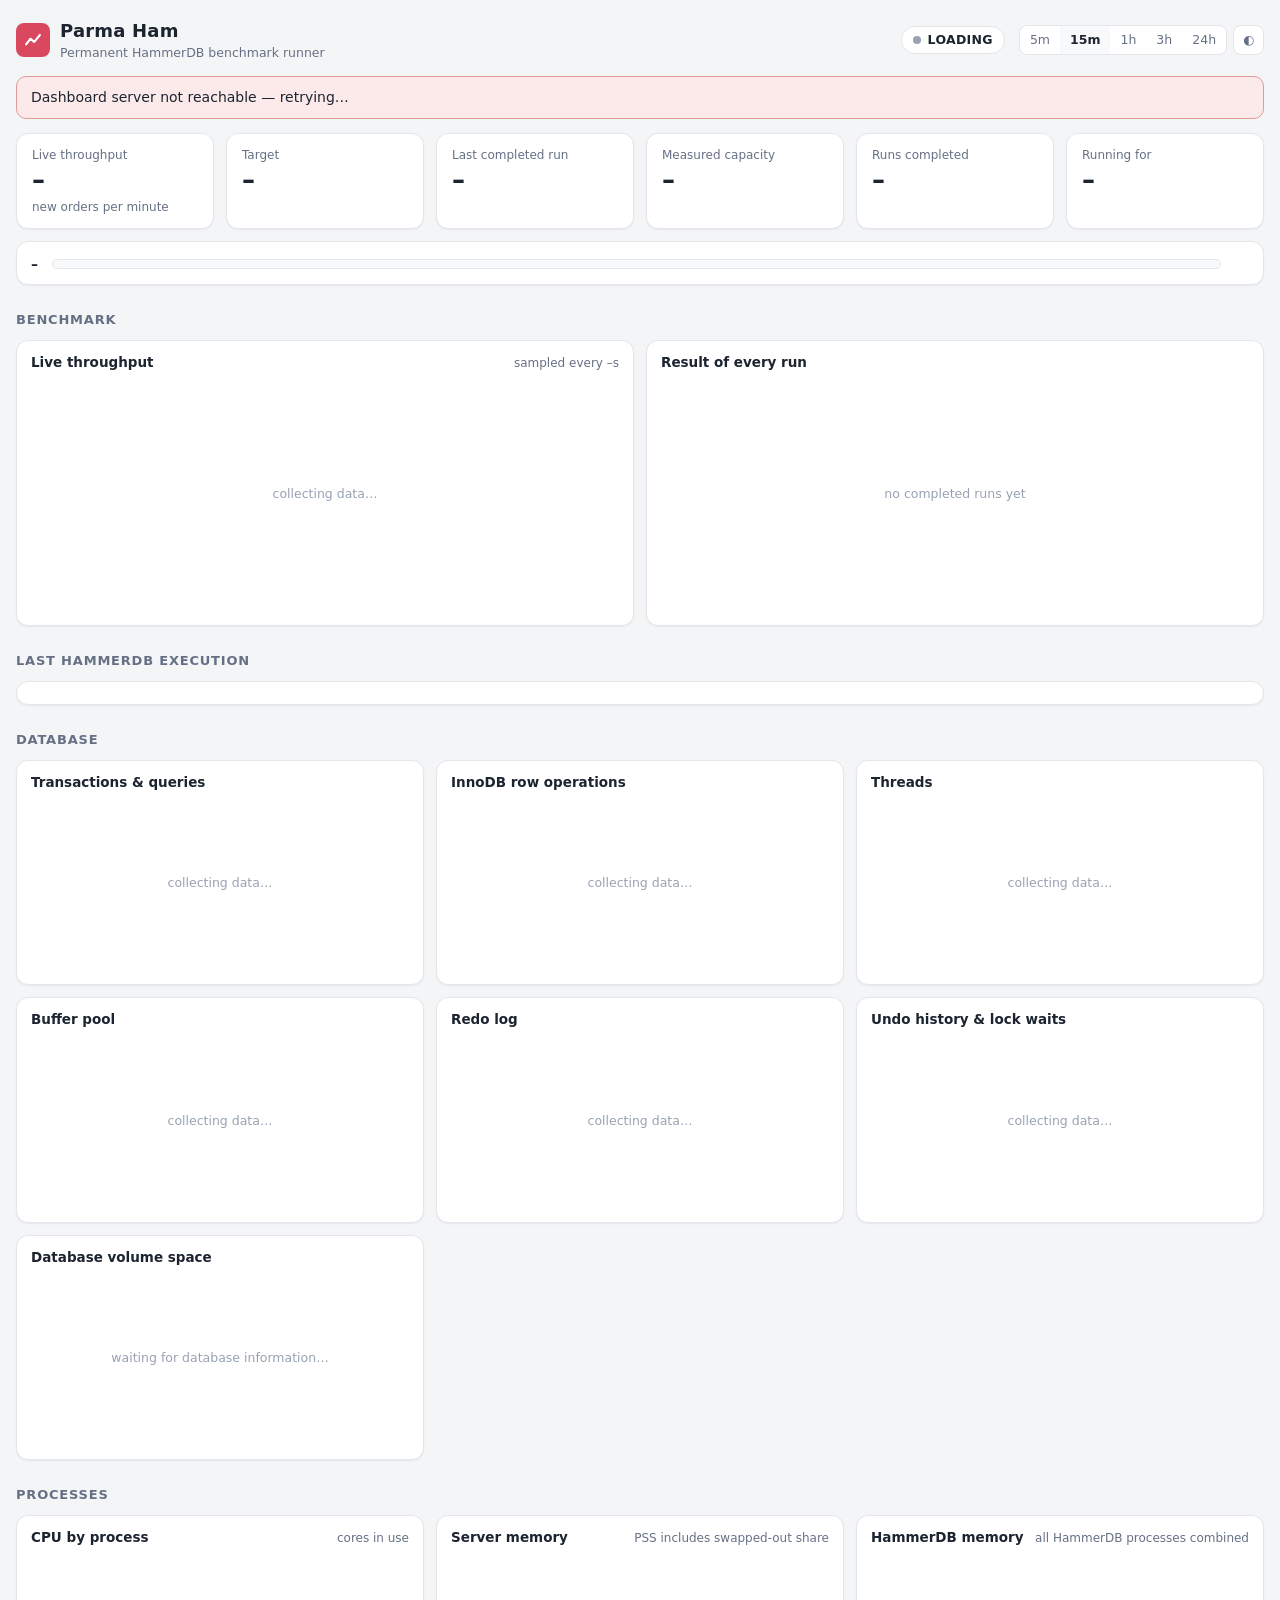
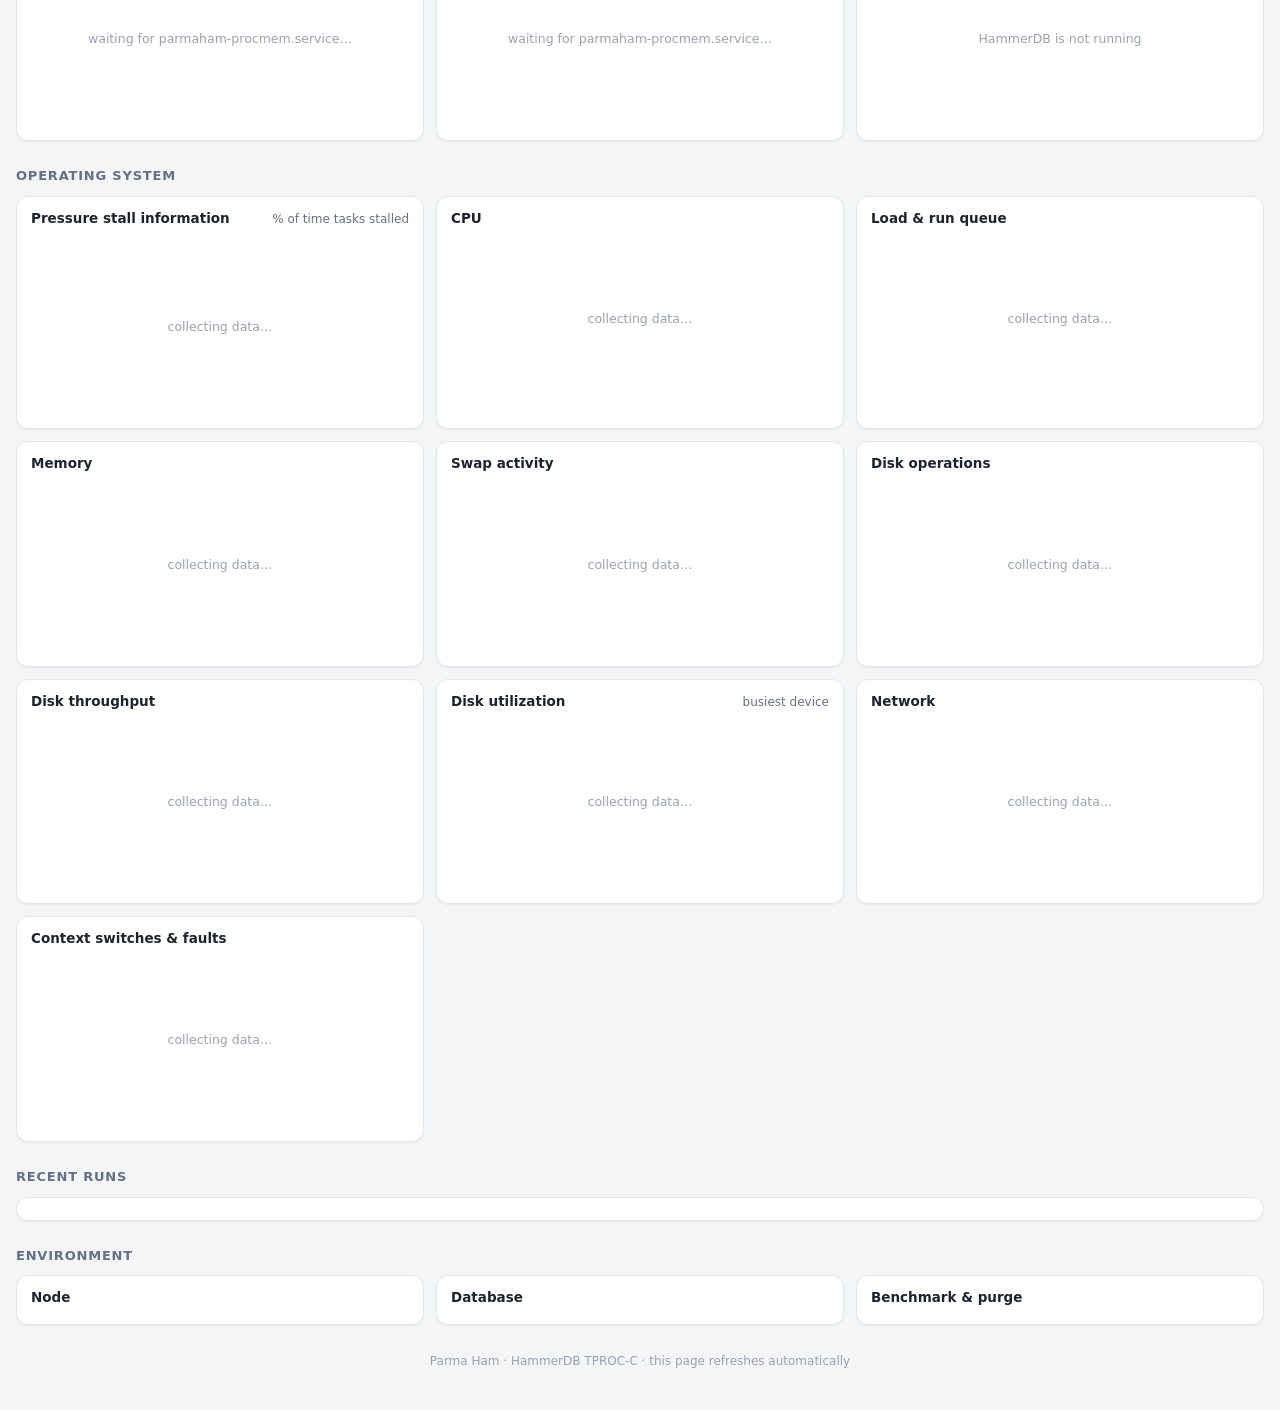
==== dashboard/static/index.html @ 05422a67 "Dashboard: separate run logs from the last-run summary - Remove the inline "HammerDB run log" panel " ====
<!doctype html>
<html lang="en">
<head>
<meta charset="utf-8">
<meta name="viewport" content="width=device-width, initial-scale=1">
<title>Parma Ham</title>
<link rel="icon" href="data:image/svg+xml,%3Csvg xmlns='http://www.w3.org/2000/svg' viewBox='0 0 32 32'%3E%3Crect width='32' height='32' rx='7' fill='%23d9485f'/%3E%3Cpath d='M7 22 L13 14 L18 18 L25 9' stroke='white' stroke-width='3' fill='none' stroke-linecap='round' stroke-linejoin='round'/%3E%3C/svg%3E">
<style>
:root {
  --bg: #f4f5f7; --panel: #ffffff; --panel-2: #f8f9fb; --border: #e3e6ea;
  --text: #1c2430; --muted: #667085; --faint: #98a2b3; --grid: #edf0f3;
  --accent: #d9485f; --ok: #12a150; --warn: #d98a00; --bad: #d92d20; --info: #2f6fde;
  --c1: #2f6fde; --c2: #e8833a; --c3: #12a150; --c4: #d92d20; --c5: #8a5cf6; --c6: #0e9f9f; --c7: #c2418f;
  --shadow: 0 1px 2px rgba(16,24,40,.06);
  color-scheme: light;
}
@media (prefers-color-scheme: dark) {
  :root:not([data-theme="light"]) {
    --bg: #0f1218; --panel: #171b23; --panel-2: #1c212b; --border: #272d38;
    --text: #e6e9ef; --muted: #98a2b3; --faint: #667085; --grid: #232934;
    --accent: #f0657a; --ok: #3ccf7a; --warn: #f2b33d; --bad: #f97066; --info: #6a9cff;
    --c1: #6a9cff; --c2: #f5a35c; --c3: #3ccf7a; --c4: #f97066; --c5: #a989fa; --c6: #3cc9c9; --c7: #ec7ab8;
    --shadow: none; color-scheme: dark;
  }
}
:root[data-theme="dark"] {
  --bg: #0f1218; --panel: #171b23; --panel-2: #1c212b; --border: #272d38;
  --text: #e6e9ef; --muted: #98a2b3; --faint: #667085; --grid: #232934;
  --accent: #f0657a; --ok: #3ccf7a; --warn: #f2b33d; --bad: #f97066; --info: #6a9cff;
  --c1: #6a9cff; --c2: #f5a35c; --c3: #3ccf7a; --c4: #f97066; --c5: #a989fa; --c6: #3cc9c9; --c7: #ec7ab8;
  --shadow: none; color-scheme: dark;
}
* { box-sizing: border-box; }
html, body { margin: 0; }
body {
  background: var(--bg); color: var(--text);
  font: 14px/1.45 system-ui, -apple-system, "Segoe UI", Roboto, Helvetica, Arial, sans-serif;
  -webkit-font-smoothing: antialiased;
}
.num, .mono { font-variant-numeric: tabular-nums; }
.mono { font-family: ui-monospace, SFMono-Regular, Menlo, Consolas, monospace; font-size: 12.5px; }
.wrap { max-width: 1480px; margin: 0 auto; padding: 0 16px 40px; }

header {
  display: flex; align-items: center; gap: 14px; flex-wrap: wrap;
  padding: 18px 0 14px;
}
.brand { display: flex; align-items: center; gap: 10px; margin-right: auto; }
.logo { width: 34px; height: 34px; border-radius: 8px; background: var(--accent); display: grid; place-items: center; }
.brand h1 { font-size: 18px; margin: 0; letter-spacing: .2px; }
.brand .sub { color: var(--muted); font-size: 12.5px; }
.host { color: var(--muted); font-size: 13px; }
.host b { color: var(--text); font-weight: 600; }
.pill {
  display: inline-flex; align-items: center; gap: 7px; padding: 4px 11px; border-radius: 999px;
  font-weight: 600; font-size: 12.5px; letter-spacing: .3px; text-transform: uppercase;
  background: var(--panel); border: 1px solid var(--border);
}
.dot { width: 8px; height: 8px; border-radius: 50%; background: var(--faint); }
.pill.ok .dot { background: var(--ok); box-shadow: 0 0 0 3px color-mix(in srgb, var(--ok) 25%, transparent); }
.pill.warn .dot { background: var(--warn); }
.pill.bad .dot { background: var(--bad); }
.pill.info .dot { background: var(--info); }
.tools { display: flex; gap: 6px; align-items: center; }
.seg { display: inline-flex; border: 1px solid var(--border); border-radius: 8px; overflow: hidden; background: var(--panel); }
.seg button {
  border: 0; background: transparent; color: var(--muted); padding: 5px 10px; font: inherit; font-size: 12.5px; cursor: pointer;
}
.seg button.on { background: var(--panel-2); color: var(--text); font-weight: 600; }
.iconbtn { border: 1px solid var(--border); background: var(--panel); color: var(--muted); border-radius: 8px; padding: 5px 9px; cursor: pointer; font: inherit; font-size: 12.5px; }

.banner { display: none; margin: 0 0 14px; padding: 10px 14px; border-radius: 10px; border: 1px solid color-mix(in srgb, var(--bad) 40%, var(--border)); background: color-mix(in srgb, var(--bad) 10%, var(--panel)); }

.tiles { display: grid; grid-template-columns: repeat(6, minmax(0, 1fr)); gap: 12px; }
.tile, .panel {
  background: var(--panel); border: 1px solid var(--border); border-radius: 12px; box-shadow: var(--shadow);
}
.tile { padding: 13px 15px 12px; min-width: 0; }
.tile .label { color: var(--muted); font-size: 12px; font-weight: 500; }
.tile .value { font-size: 26px; font-weight: 650; margin-top: 2px; line-height: 1.15; white-space: nowrap; overflow: hidden; text-overflow: ellipsis; }
.tile .value small { font-size: 13px; color: var(--muted); font-weight: 500; margin-left: 3px; }
.tile .foot { color: var(--muted); font-size: 12px; margin-top: 3px; white-space: nowrap; overflow: hidden; text-overflow: ellipsis; }
.up { color: var(--ok); } .down { color: var(--bad); } .neutral { color: var(--muted); }

.progress { margin-top: 12px; padding: 13px 15px; display: grid; grid-template-columns: auto 1fr auto auto; gap: 14px; align-items: center; }
a.loglink { color: var(--info); font-size: 13px; font-weight: 600; text-decoration: none; white-space: nowrap; }
a.loglink:hover { text-decoration: underline; }
.lrgrid { display: grid; grid-template-columns: minmax(0, 5fr) minmax(0, 7fr); gap: 20px; }
@media (max-width: 960px) { .lrgrid { grid-template-columns: minmax(0, 1fr); } }
.progress .what { font-weight: 600; white-space: nowrap; }
.bar { position: relative; height: 10px; border-radius: 6px; background: var(--panel-2); border: 1px solid var(--border); overflow: hidden; }
.bar .ramp, .bar .meas { position: absolute; top: 0; bottom: 0; }
.bar .ramp { background: color-mix(in srgb, var(--warn) 55%, transparent); }
.bar .meas { background: var(--info); }
.bar .tick { position: absolute; top: -1px; bottom: -1px; width: 2px; background: var(--panel); }
.progress .eta { color: var(--muted); white-space: nowrap; font-size: 13px; }

h2 { font-size: 13px; text-transform: uppercase; letter-spacing: .8px; color: var(--muted); margin: 26px 0 10px; font-weight: 650; display: flex; align-items: baseline; gap: 10px; }
h2 .aside { text-transform: none; letter-spacing: 0; font-weight: 400; color: var(--faint); font-size: 12.5px; }

.grid { display: grid; grid-template-columns: repeat(3, minmax(0, 1fr)); gap: 12px; }
.grid.two { grid-template-columns: repeat(2, minmax(0, 1fr)); }
.panel { padding: 12px 14px 10px; min-width: 0; }
.panel h3 { margin: 0; font-size: 13.5px; font-weight: 600; }
.panel .phead { display: flex; justify-content: space-between; align-items: baseline; gap: 8px; margin-bottom: 6px; }
.panel .phead .cur { color: var(--muted); font-size: 12px; white-space: nowrap; }
.chart { position: relative; height: 170px; }
.chart.tall { height: 230px; }
.chart canvas { position: absolute; inset: 0; width: 100%; height: 100%; }
.legend { display: flex; flex-wrap: wrap; gap: 4px 12px; margin-top: 6px; font-size: 12px; color: var(--muted); }
.legend span { display: inline-flex; align-items: center; gap: 5px; white-space: nowrap; }
.legend i { width: 10px; height: 3px; border-radius: 2px; display: inline-block; }
.legend i.dash { height: 0; border-top: 2px dashed; width: 12px; }
.legend b { color: var(--text); font-weight: 600; }
.tip {
  position: absolute; pointer-events: none; z-index: 5; background: var(--panel); border: 1px solid var(--border);
  border-radius: 8px; padding: 6px 9px; font-size: 12px; box-shadow: 0 4px 16px rgba(0,0,0,.15); white-space: nowrap; display: none;
}
.tip .t { color: var(--muted); margin-bottom: 2px; }
.empty { position: absolute; inset: 0; display: grid; place-items: center; color: var(--faint); font-size: 12.5px; }

.psi { display: grid; grid-template-columns: repeat(3, minmax(0, 1fr)); gap: 8px; margin-bottom: 8px; }
.psi div { background: var(--panel-2); border: 1px solid var(--border); border-radius: 8px; padding: 6px 9px; }
.psi .k { font-size: 11.5px; color: var(--muted); }
.psi .v { font-weight: 650; font-size: 15px; }

table.kv { width: 100%; border-collapse: collapse; font-size: 13px; }
table.kv td { padding: 5px 0; border-top: 1px solid var(--grid); vertical-align: top; }
table.kv tr:first-child td { border-top: 0; }
table.kv td:first-child { color: var(--muted); width: 42%; padding-right: 10px; }
table.kv td:last-child { word-break: break-word; }
.runs { width: 100%; border-collapse: collapse; font-size: 13px; }
.runs th { text-align: left; color: var(--muted); font-weight: 500; font-size: 12px; padding: 4px 8px 6px 0; border-bottom: 1px solid var(--border); }
.runs td { padding: 5px 8px 5px 0; border-top: 1px solid var(--grid); white-space: nowrap; }
.runs td.r, .runs th.r { text-align: right; }
.scroll { overflow-x: auto; }
.runs tr.click { cursor: pointer; }
.runs tr.click:hover td { background: var(--panel-2); }
.runs td a { color: inherit; text-decoration: underline dotted; text-underline-offset: 3px; }
dialog#logdlg {
  width: min(1100px, calc(100vw - 32px)); max-height: calc(100vh - 48px); padding: 0; border: 1px solid var(--border);
  border-radius: 12px; background: var(--panel); color: var(--text); box-shadow: 0 20px 60px rgba(0,0,0,.35);
}
dialog#logdlg::backdrop { background: rgba(10, 12, 16, .55); }
#logdlg .dhead { display: flex; justify-content: space-between; align-items: flex-start; gap: 12px; padding: 14px 16px 10px; border-bottom: 1px solid var(--border); }
#logdlg .dhead h3 { margin: 0; font-size: 15px; }
#logdlg .dhead .sub { color: var(--muted); font-size: 12.5px; margin-top: 2px; }
#logdlg .dbody { padding: 12px 16px 16px; overflow: auto; max-height: calc(100vh - 140px); }
#logdlg .dbody h4 { margin: 12px 0 6px; font-size: 12px; text-transform: uppercase; letter-spacing: .6px; color: var(--muted); }
#logdlg pre.log { height: auto; max-height: 52vh; }
pre.log {
  margin: 0; height: 380px; overflow: auto; background: var(--panel-2); border: 1px solid var(--border); border-radius: 8px;
  padding: 8px 10px; font: 12px/1.5 ui-monospace, SFMono-Regular, Menlo, Consolas, monospace; color: var(--text); white-space: pre;
}
pre.log .hl { color: var(--ok); font-weight: 600; }
pre.log .err { color: var(--bad); }
pre.log .dim { color: var(--faint); }
table.lat { width: 100%; border-collapse: collapse; font-size: 12.5px; }
table.lat th { text-align: right; color: var(--muted); font-weight: 500; font-size: 11.5px; padding: 3px 0 5px 10px; border-bottom: 1px solid var(--border); white-space: nowrap; }
table.lat td { text-align: right; padding: 4px 0 4px 10px; border-top: 1px solid var(--grid); white-space: nowrap; font-variant-numeric: tabular-nums; }
table.lat th:first-child, table.lat td:first-child { text-align: left; padding-left: 0; }
table.lat td.p95 { font-weight: 650; }
.latnote { color: var(--faint); font-size: 11.5px; margin-top: 4px; }
.hdbrep { border: 1px solid var(--border); border-radius: 10px; padding: 10px 12px; background: var(--panel-2); }
.hdbrep .resl { font-family: ui-monospace, SFMono-Regular, Menlo, Consolas, monospace; font-size: 12.5px; }
.hdbrep .resl div:last-child { font-weight: 650; }
.hdbrep .chart { height: 150px; margin-top: 8px; }
.hdbrep details { margin-top: 8px; font-size: 12.5px; }
.hdbrep summary { cursor: pointer; color: var(--muted); }
.hdbrep table.kv td { padding: 3px 0; }
.errs { margin: 4px 0 0; padding: 0; list-style: none; }
.errs li { color: var(--bad); font-size: 12px; font-family: ui-monospace, SFMono-Regular, Menlo, Consolas, monospace; word-break: break-word; }
footer { color: var(--faint); font-size: 12px; margin-top: 28px; text-align: center; }

@media (max-width: 1200px) { .tiles { grid-template-columns: repeat(3, minmax(0, 1fr)); } .grid { grid-template-columns: repeat(2, minmax(0, 1fr)); } }
@media (max-width: 760px) {
  .tiles { grid-template-columns: repeat(2, minmax(0, 1fr)); }
  .grid, .grid.two { grid-template-columns: minmax(0, 1fr); }
  .progress { grid-template-columns: 1fr; gap: 8px; }
  .tile .value { font-size: 22px; }
}
</style>
</head>
<body>
<div class="wrap">
  <header>
    <div class="brand">
      <div class="logo"><svg width="20" height="20" viewBox="0 0 32 32"><path d="M5 23 L12 14 L18 19 L27 8" stroke="white" stroke-width="3.4" fill="none" stroke-linecap="round" stroke-linejoin="round"/></svg></div>
      <div>
        <h1>Parma Ham</h1>
        <div class="sub">Permanent HammerDB benchmark runner</div>
      </div>
    </div>
    <div class="host" id="host">&nbsp;</div>
    <span class="pill" id="state"><span class="dot"></span><span>loading</span></span>
    <div class="tools">
      <div class="seg" id="range">
        <button data-min="5">5m</button><button data-min="15" class="on">15m</button><button data-min="60">1h</button><button data-min="180">3h</button><button data-min="1440">24h</button>
      </div>
      <button class="iconbtn" id="theme" title="Toggle light / dark">◐</button>
    </div>
  </header>

  <div class="banner" id="banner"></div>

  <section class="tiles">
    <div class="tile"><div class="label">Live throughput</div><div class="value num" id="t-nopm">–</div><div class="foot" id="t-nopm-f">new orders per minute</div></div>
    <div class="tile"><div class="label">Target</div><div class="value num" id="t-target">–</div><div class="foot" id="t-target-f">&nbsp;</div></div>
    <div class="tile"><div class="label">Last completed run</div><div class="value num" id="t-last">–</div><div class="foot" id="t-last-f">&nbsp;</div></div>
    <div class="tile"><div class="label">Measured capacity</div><div class="value num" id="t-cap">–</div><div class="foot" id="t-cap-f">&nbsp;</div></div>
    <div class="tile"><div class="label">Runs completed</div><div class="value num" id="t-runs">–</div><div class="foot" id="t-runs-f">&nbsp;</div></div>
    <div class="tile"><div class="label">Running for</div><div class="value num" id="t-uptime">–</div><div class="foot" id="t-uptime-f">&nbsp;</div></div>
  </section>

  <div class="panel progress" id="progress">
    <div class="what" id="p-what">–</div>
    <div class="bar" id="p-bar"><div class="ramp"></div><div class="meas"></div></div>
    <div class="eta num" id="p-eta"></div>
    <a href="#" class="loglink" id="p-log" style="display:none" title="Follow the HammerDB log of the run in progress">Live log ›</a>
  </div>

  <h2>Benchmark <span class="aside" id="bench-aside"></span></h2>
  <div class="grid two">
    <div class="panel"><div class="phead"><h3>Live throughput</h3><span class="cur" id="res-note">sampled every <span id="ivl">–</span>s</span></div><div class="chart tall" id="c-tput"></div><div class="legend" id="l-tput"></div></div>
    <div class="panel"><div class="phead"><h3>Result of every run</h3><span class="cur" id="hist-span"></span></div><div class="chart tall" id="c-hist"></div><div class="legend" id="l-hist"></div></div>
  </div>

  <h2>Last HammerDB execution <span class="aside" id="lr-when"></span></h2>
  <div class="panel">
    <div class="lrgrid">
      <div><table class="kv" id="i-lastrun"></table></div>
      <div id="lr-detail"></div>
    </div>
  </div>

  <h2>Database <span class="aside" id="db-aside"></span></h2>
  <div class="grid">
    <div class="panel"><div class="phead"><h3>Transactions &amp; queries</h3></div><div class="chart" id="c-qps"></div><div class="legend" id="l-qps"></div></div>
    <div class="panel"><div class="phead"><h3>InnoDB row operations</h3></div><div class="chart" id="c-rows"></div><div class="legend" id="l-rows"></div></div>
    <div class="panel"><div class="phead"><h3>Threads</h3></div><div class="chart" id="c-thr"></div><div class="legend" id="l-thr"></div></div>
    <div class="panel"><div class="phead"><h3>Buffer pool</h3></div><div class="chart" id="c-bp"></div><div class="legend" id="l-bp"></div></div>
    <div class="panel"><div class="phead"><h3>Redo log</h3></div><div class="chart" id="c-redo"></div><div class="legend" id="l-redo"></div></div>
    <div class="panel"><div class="phead"><h3>Undo history &amp; lock waits</h3></div><div class="chart" id="c-hll"></div><div class="legend" id="l-hll"></div></div>
    <div class="panel"><div class="phead"><h3>Database volume space</h3><span class="cur" id="vol-note"></span></div><div class="chart" id="c-vol"></div><div class="legend" id="l-vol"></div></div>
  </div>

  <h2>Processes <span class="aside" id="proc-aside"></span></h2>
  <div class="grid">
    <div class="panel"><div class="phead"><h3>CPU by process</h3><span class="cur">cores in use</span></div><div class="chart" id="c-pcpu"></div><div class="legend" id="l-pcpu"></div></div>
    <div class="panel"><div class="phead"><h3><span id="proc-name">Server</span> memory</h3><span class="cur">PSS includes swapped-out share</span></div><div class="chart" id="c-pmem"></div><div class="legend" id="l-pmem"></div></div>
    <div class="panel"><div class="phead"><h3>HammerDB memory</h3><span class="cur">all HammerDB processes combined</span></div><div class="chart" id="c-hmem"></div><div class="legend" id="l-hmem"></div></div>
  </div>

  <h2>Operating system <span class="aside" id="os-aside"></span></h2>
  <div class="grid">
    <div class="panel"><div class="phead"><h3>Pressure stall information</h3><span class="cur">% of time tasks stalled</span></div>
      <div class="psi" id="psi-now"></div>
      <div class="chart" id="c-psi"></div><div class="legend" id="l-psi"></div></div>
    <div class="panel"><div class="phead"><h3>CPU</h3></div><div class="chart" id="c-cpu"></div><div class="legend" id="l-cpu"></div></div>
    <div class="panel"><div class="phead"><h3>Load &amp; run queue</h3></div><div class="chart" id="c-load"></div><div class="legend" id="l-load"></div></div>
    <div class="panel"><div class="phead"><h3>Memory</h3></div><div class="chart" id="c-mem"></div><div class="legend" id="l-mem"></div></div>
    <div class="panel"><div class="phead"><h3>Swap activity</h3><span class="cur" id="swap-note"></span></div><div class="chart" id="c-swap"></div><div class="legend" id="l-swap"></div></div>
    <div class="panel"><div class="phead"><h3>Disk operations</h3></div><div class="chart" id="c-iops"></div><div class="legend" id="l-iops"></div></div>
    <div class="panel"><div class="phead"><h3>Disk throughput</h3></div><div class="chart" id="c-dbw"></div><div class="legend" id="l-dbw"></div></div>
    <div class="panel"><div class="phead"><h3>Disk utilization</h3><span class="cur">busiest device</span></div><div class="chart" id="c-util"></div><div class="legend" id="l-util"></div></div>
    <div class="panel"><div class="phead"><h3>Network</h3></div><div class="chart" id="c-net"></div><div class="legend" id="l-net"></div></div>
    <div class="panel"><div class="phead"><h3>Context switches &amp; faults</h3></div><div class="chart" id="c-ctx"></div><div class="legend" id="l-ctx"></div></div>
  </div>

  <h2>Recent runs</h2>
  <div class="panel scroll"><table class="runs" id="runs"></table></div>

  <h2>Environment</h2>
  <div class="grid">
    <div class="panel"><div class="phead"><h3>Node</h3></div><table class="kv" id="i-node"></table></div>
    <div class="panel"><div class="phead"><h3>Database</h3></div><table class="kv" id="i-db"></table></div>
    <div class="panel"><div class="phead"><h3>Benchmark &amp; purge</h3></div><table class="kv" id="i-bench"></table></div>
  </div>

  <dialog id="logdlg" aria-labelledby="dlg-title">
    <div class="dhead"><div><h3 id="dlg-title">Run log</h3><div class="sub" id="dlg-sub"></div></div><button class="iconbtn" id="dlg-close" aria-label="Close">✕ Close</button></div>
    <div class="dbody" id="dlg-body"></div>
  </dialog>

  <footer>Parma Ham · HammerDB TPROC-C · this page refreshes automatically</footer>
</div>

<script>
"use strict";
// ---------------------------------------------------------------------------
// formatting
// ---------------------------------------------------------------------------
const $ = (id) => document.getElementById(id);
const esc = (s) => String(s ?? "").replace(/[&<>"]/g, (c) => ({ "&": "&amp;", "<": "&lt;", ">": "&gt;", '"': "&quot;" }[c]));
function fmtNum(v, digits) {
  if (v == null || isNaN(v)) return "–";
  const a = Math.abs(v);
  if (a >= 1e9) return (v / 1e9).toFixed(a >= 1e10 ? 1 : 2) + "B";
  if (a >= 1e6) return (v / 1e6).toFixed(a >= 1e7 ? 1 : 2) + "M";
  if (a >= 1e4) return (v / 1e3).toFixed(a >= 1e5 ? 0 : 1) + "k";
  if (digits != null) return v.toFixed(digits);
  if (a >= 100) return Math.round(v).toLocaleString();
  if (a >= 10) return v.toFixed(1);
  return v.toFixed(a === 0 ? 0 : 2);
}
function fmtInt(v) { return v == null || isNaN(v) ? "–" : Math.round(v).toLocaleString(); }
function fmtBytes(v, suffix = "") {
  if (v == null || isNaN(v)) return "–";
  const u = ["B", "KB", "MB", "GB", "TB", "PB"]; let i = 0; let x = Math.abs(v);
  while (x >= 1024 && i < u.length - 1) { x /= 1024; i++; }
  return (v < 0 ? "-" : "") + (x >= 100 || i === 0 ? x.toFixed(0) : x.toFixed(1)) + " " + u[i] + suffix;
}
const fmtPct = (v) => v == null || isNaN(v) ? "–" : (v >= 10 ? v.toFixed(0) : v.toFixed(1)) + "%";
function fmtDur(sec) {
  if (sec == null || isNaN(sec)) return "–";
  sec = Math.max(0, Math.round(sec));
  const d = Math.floor(sec / 86400), h = Math.floor(sec % 86400 / 3600), m = Math.floor(sec % 3600 / 60), s = sec % 60;
  if (d) return `${d}d ${h}h`;
  if (h) return `${h}h ${m}m`;
  if (m) return `${m}m ${String(s).padStart(2, "0")}s`;
  return `${s}s`;
}
const clock = (sec) => { sec = Math.max(0, Math.round(sec)); const m = Math.floor(sec / 60), s = sec % 60; return `${m}:${String(s).padStart(2, "0")}`; };
const parseTs = (s) => s ? Date.parse(s) / 1000 : null;
function fmtWhen(ts) {
  if (!ts) return "–";
  const d = new Date(ts * 1000), now = new Date();
  const t = d.toLocaleTimeString([], { hour: "2-digit", minute: "2-digit" });
  if (d.toDateString() === now.toDateString()) return t;
  return d.toLocaleDateString([], { month: "short", day: "numeric" }) + " " + t;
}
const ago = (ts) => ts ? fmtDur(Date.now() / 1000 - ts) + " ago" : "–";
const css = (name) => getComputedStyle(document.documentElement).getPropertyValue(name).trim();

// ---------------------------------------------------------------------------
// canvas line chart
// ---------------------------------------------------------------------------
class Chart {
  constructor(id, series, opts = {}) {
    this.box = $(id); this.legend = $("l-" + id.slice(2)); this.series = series; this.opts = opts;
    this.canvas = document.createElement("canvas"); this.box.appendChild(this.canvas);
    this.tip = document.createElement("div"); this.tip.className = "tip"; this.box.appendChild(this.tip);
    this.emptyEl = document.createElement("div"); this.emptyEl.className = "empty"; this.box.appendChild(this.emptyEl);
    this.data = []; this.hover = null;
    this.canvas.addEventListener("mousemove", (e) => { this.hover = e.offsetX; this.draw(); });
    this.canvas.addEventListener("mouseleave", () => { this.hover = null; this.draw(); });
    new ResizeObserver(() => this.draw()).observe(this.box);
  }
  set(data, x0, x1, res) { this.data = data; this.x0 = x0; this.x1 = x1; this.res = res || 5; this.draw(); this.renderLegend(); }
  value(s, p) { const v = typeof s.get === "function" ? s.get(p) : p[s.key]; return v == null || isNaN(v) ? null : v; }
  renderLegend() {
    if (!this.legend) return;
    const last = this.data.length ? this.data[this.data.length - 1] : null;
    const fmt = this.opts.fmt || fmtNum;
    this.legend.innerHTML = this.series.map((s) => {
      const v = last ? this.value(s, last) : null;
      return `<span><i class="${s.dash ? "dash" : ""}" style="${s.dash ? "border-color" : "background"}:${css(s.color)}"></i>${esc(s.name)} <b class="num">${v == null ? "–" : fmt(v)}</b></span>`;
    }).join("");
  }
  draw() {
    const W = this.box.clientWidth, H = this.box.clientHeight; if (!W || !H) return;
    const dpr = window.devicePixelRatio || 1;
    if (this.canvas.width !== Math.round(W * dpr) || this.canvas.height !== Math.round(H * dpr)) {
      this.canvas.width = Math.round(W * dpr); this.canvas.height = Math.round(H * dpr);
    }
    const g = this.canvas.getContext("2d"); g.setTransform(dpr, 0, 0, dpr, 0, 0); g.clearRect(0, 0, W, H);
    const fmt = this.opts.fmt || fmtNum, axisFmt = this.opts.axisFmt || fmt;
    const data = this.data;
    const minPts = this.opts.minPoints ?? 2;
    this.emptyEl.textContent = data.length < minPts ? (this.opts.empty || "collecting data…") : "";
    if (data.length < minPts) { this.tip.style.display = "none"; return; }

    let x0 = this.x0 ?? data[0].t, x1 = this.x1 ?? data[data.length - 1].t;
    if (x1 - x0 < 60) { x0 -= 1800; x1 += 1800; }  // a single point: center it in an hour
    let ymax = this.opts.max ?? 0;
    if (this.opts.max == null) for (const p of data) for (const s of this.series) { const v = this.value(s, p); if (v != null) ymax = Math.max(ymax, s.stack ? 0 : v); }
    if (this.opts.stacked) for (const p of data) { let sum = 0; for (const s of this.series) sum += this.value(s, p) || 0; ymax = Math.max(ymax, sum); }
    if (this.opts.minMax) ymax = Math.max(ymax, this.opts.minMax);
    const ticks = niceTicks(ymax || 1, 4); ymax = ticks[ticks.length - 1];

    g.font = "11px system-ui, sans-serif";
    const padL = Math.max(...ticks.map((t) => g.measureText(axisFmt(t)).width)) + 10, padR = 6, padT = 6, padB = 18;
    const pw = W - padL - padR, ph = H - padT - padB;
    const X = (t) => padL + (x1 === x0 ? 0 : (t - x0) / (x1 - x0) * pw);
    const Y = (v) => padT + ph - (v / ymax) * ph;

    // grid & axes
    g.strokeStyle = css("--grid"); g.lineWidth = 1; g.fillStyle = css("--faint");
    g.textAlign = "right"; g.textBaseline = "middle";
    for (const t of ticks) { const y = Math.round(Y(t)) + .5; g.beginPath(); g.moveTo(padL, y); g.lineTo(W - padR, y); g.stroke(); g.fillText(axisFmt(t), padL - 6, y); }
    g.textAlign = "center"; g.textBaseline = "alphabetic";
    const span = x1 - x0, nlab = Math.max(2, Math.floor(pw / 90));
    const step = niceTimeStep(span / nlab);
    for (let t = Math.ceil(x0 / step) * step; t <= x1; t += step) {
      const d = new Date(t * 1000);
      const lab = span > 2 * 86400 ? d.toLocaleDateString([], { month: "short", day: "numeric" })
        : d.toLocaleTimeString([], { hour: "2-digit", minute: "2-digit" });
      g.fillText(lab, X(t), H - 4);
    }

    // series
    const base = new Array(data.length).fill(0);
    this.series.forEach((s, si) => {
      const color = css(s.color);
      const pts = data.map((p, i) => { const v = this.value(s, p); if (v == null) return null; const y = this.opts.stacked ? base[i] + v : v; return [X(p.t), Y(y), y]; });
      const gapLimit = this.opts.gap ? Math.max(this.opts.gap, this.res * 2.5) : Infinity;
      g.lineWidth = s.width || 1.6; g.strokeStyle = color; g.setLineDash(s.dash ? [5, 4] : []);
      g.beginPath(); let pen = false, lastT = null;
      pts.forEach((pt, i) => {
        if (!pt || (lastT != null && data[i].t - lastT > gapLimit)) pen = false;
        if (!pt) return;
        if (pen) g.lineTo(pt[0], pt[1]); else g.moveTo(pt[0], pt[1]);
        pen = true; lastT = data[i].t;
      });
      g.stroke(); g.setLineDash([]);
      if (s.fill || this.opts.stacked) {
        g.globalAlpha = this.opts.stacked ? .35 : .12; g.fillStyle = color; g.beginPath();
        let started = false;
        pts.forEach((pt, i) => { if (!pt) return; if (!started) { g.moveTo(pt[0], Y(base[i])); started = true; } g.lineTo(pt[0], pt[1]); });
        for (let i = pts.length - 1; i >= 0; i--) if (pts[i]) g.lineTo(pts[i][0], Y(base[i]));
        g.closePath(); g.fill(); g.globalAlpha = 1;
      }
      if (s.points) {
        g.fillStyle = color;
        pts.forEach((pt) => { if (pt) { g.beginPath(); g.arc(pt[0], pt[1], data.length > 300 ? 1.5 : 2.6, 0, 7); g.fill(); } });
      }
      if (this.opts.stacked) data.forEach((p, i) => { base[i] += this.value(s, p) || 0; });
    });

    // hover
    if (this.hover != null && this.hover >= padL) {
      const t = x0 + (this.hover - padL) / pw * (x1 - x0);
      let best = 0; for (let i = 1; i < data.length; i++) if (Math.abs(data[i].t - t) < Math.abs(data[best].t - t)) best = i;
      const p = data[best], x = X(p.t);
      g.strokeStyle = css("--faint"); g.lineWidth = 1; g.beginPath(); g.moveTo(Math.round(x) + .5, padT); g.lineTo(Math.round(x) + .5, padT + ph); g.stroke();
      const head = this.opts.tipTitle ? this.opts.tipTitle(p) : (this.res >= 60 ? "avg of minute · " : "") + new Date(p.t * 1000).toLocaleTimeString();
      this.tip.innerHTML = `<div class="t">${esc(head)}</div>` + this.series.map((s) =>
        `<div><span style="color:${css(s.color)}">●</span> ${esc(s.name)}: <b class="num">${(() => { const v = this.value(s, p); return v == null ? "–" : fmt(v); })()}</b></div>`).join("");
      this.tip.style.display = "block";
      const tw = this.tip.offsetWidth;
      this.tip.style.left = (x + 12 + tw > W ? x - tw - 12 : x + 12) + "px"; this.tip.style.top = "4px";
    } else this.tip.style.display = "none";
  }
}
function niceTicks(max, n) {
  const raw = max / n, mag = Math.pow(10, Math.floor(Math.log10(raw)));
  const step = [1, 2, 2.5, 5, 10].map((m) => m * mag).find((s) => s >= raw) || 10 * mag;
  const out = []; for (let v = 0; v <= max + step * 0.999; v += step) out.push(+v.toFixed(10));
  if (out.length < 2) out.push(step);
  return out;
}
function niceTimeStep(sec) {
  const steps = [10, 15, 30, 60, 120, 300, 600, 900, 1800, 3600, 7200, 10800, 21600, 43200, 86400, 172800, 604800, 2592000];
  return steps.find((s) => s >= sec) || steps[steps.length - 1];
}

// ---------------------------------------------------------------------------
// charts
// ---------------------------------------------------------------------------
const M = (key, name, color, extra = {}) => ({ key, name, color, ...extra });
const mbps = (v) => fmtBytes(v, "/s");
const charts = {
  tput: new Chart("c-tput", [M("nopm", "NOPM", "--c1", { fill: true, width: 2 }), M("tpm", "TPM", "--c2"), { name: "Target NOPM", color: "--c4", dash: true, get: () => targetNopm }], { gap: 30 }),
  hist: new Chart("c-hist", [M("nopm", "NOPM", "--c1", { points: true, width: 1.4 }), M("target_nopm", "Target", "--c4", { dash: true }), M("tpm", "TPM", "--c2", { width: 1 })],
    { empty: "no completed runs yet", minPoints: 1, tipTitle: (p) => `run ${p.iteration} · ${new Date(p.t * 1000).toLocaleString()}` }),
  qps: new Chart("c-qps", [M("db_tps", "Commits+rollbacks/s", "--c1", { fill: true }), M("db_qps", "Queries/s", "--c2")]),
  rows: new Chart("c-rows", [M("db_rows_read", "Read", "--c1"), M("db_rows_inserted", "Inserted", "--c3"), M("db_rows_updated", "Updated", "--c2"), M("db_rows_deleted", "Deleted", "--c4")]),
  thr: new Chart("c-thr", [M("db_threads_running", "Running", "--c1", { fill: true }), M("db_threads_connected", "Connected", "--c5")]),
  bp: new Chart("c-bp", [M("db_bp_hit_pct", "Hit ratio", "--c3"), M("db_bp_dirty_pct", "Dirty pages", "--c2"), { name: "Free pages", color: "--c5", get: (p) => p.db_bp_pages_total ? 100 * p.db_bp_pages_free / p.db_bp_pages_total : null }], { fmt: fmtPct, max: 100 }),
  redo: new Chart("c-redo", [M("db_redo_written_bytes", "Redo written/s", "--c1", { fill: true }), M("db_checkpoint_age_bytes", "Checkpoint age", "--c2")], { fmt: fmtBytes }),
  hll: new Chart("c-hll", [M("db_history_list_length", "History list length", "--c5", { fill: true }), M("db_row_lock_waits", "Row lock waits/s", "--c4")]),
  psi: new Chart("c-psi", [M("psi_cpu_some", "CPU some", "--c1"), M("psi_memory_some", "Mem some", "--c5"), M("psi_memory_full", "Mem full", "--c7", { dash: true }), M("psi_io_some", "IO some", "--c2"), M("psi_io_full", "IO full", "--c4", { dash: true })], { fmt: fmtPct, minMax: 5 }),
  cpu: new Chart("c-cpu", [M("cpu_user", "User", "--c1"), { name: "System", color: "--c2", get: (p) => p.cpu_system == null ? null : p.cpu_system + p.cpu_irq + p.cpu_softirq }, M("cpu_iowait", "IO wait", "--c4"), M("cpu_steal", "Steal", "--c5"), M("cpu_nice", "Nice", "--c6")], { fmt: fmtPct, stacked: true, max: 100 }),
  load: new Chart("c-load", [M("load1", "Load 1m", "--c1", { fill: true }), M("procs_running", "Runnable", "--c3"), M("procs_blocked", "Blocked (D)", "--c4")]),
  mem: new Chart("c-mem", [M("mem_used", "Used", "--c1", { fill: true }), M("mem_cached", "Page cache", "--c3"), M("mem_dirty", "Dirty", "--c2"), M("swap_used", "Swap used", "--c4")], { fmt: fmtBytes }),
  iops: new Chart("c-iops", [M("disk_reads", "Reads/s", "--c1"), M("disk_writes", "Writes/s", "--c2")]),
  dbw: new Chart("c-dbw", [M("disk_read_bytes", "Read", "--c1"), M("disk_write_bytes", "Write", "--c2")], { fmt: mbps }),
  util: new Chart("c-util", [M("disk_util_max", "Utilization", "--c5", { fill: true })], { fmt: fmtPct, max: 100 }),
  net: new Chart("c-net", [M("net_rx_bytes", "Receive", "--c1"), M("net_tx_bytes", "Transmit", "--c2")], { fmt: mbps }),
  pcpu: new Chart("c-pcpu", [{ key: "proc_cpu", name: "mysqld", color: "--c1", fill: true, width: 2 }, M("hdb_cpu", "HammerDB", "--c2", { width: 2 }), { name: "Node CPUs", color: "--c5", dash: true, get: () => info && info.node ? info.node.cpus : null }],
    { fmt: (v) => v.toFixed(2), empty: "waiting for parmaham-procmem.service…" }),
  hmem: new Chart("c-hmem", [M("hdb_vsz", "VSZ", "--c5"), M("hdb_rss", "RSS", "--c1", { fill: true, width: 2 }), M("hdb_pss_swap", "PSS + SwapPSS", "--c2", { width: 2 })], { fmt: fmtBytes, gap: 30, empty: "HammerDB is not running" }),
  pmem: new Chart("c-pmem", [M("proc_vsz", "VSZ", "--c5"), M("proc_rss", "RSS", "--c1", { fill: true, width: 2 }), M("proc_pss_swap", "PSS + SwapPSS", "--c2", { width: 2 })], { fmt: fmtBytes, empty: "waiting for parmaham-procmem.service…" }),
  vol: new Chart("c-vol", [M("vol_used", "Used", "--c1", { fill: true, width: 2 }), M("vol_avail", "Available", "--c3"), M("vol_size", "Size", "--c5", { dash: true })], { fmt: fmtBytes, empty: "waiting for database information…" }),
  swap: new Chart("c-swap", [M("swap_in_bytes", "Swap in", "--c1", { fill: true, width: 2 }), M("swap_out_bytes", "Swap out", "--c4", { width: 2 })], { fmt: mbps, minMax: 1048576 }),
  ctx: new Chart("c-ctx", [M("ctx_switches", "Context switches/s", "--c1"), M("major_faults", "Major faults/s", "--c4")]),
};

// ---------------------------------------------------------------------------
// state & polling
// ---------------------------------------------------------------------------
let samples = [], lastT = 0, rollup = [], rollupT = 0, rangeMin = 15, targetNopm = null, info = null, status = null, results = [];
try { const r = localStorage.getItem("pmh-range"); if (r) rangeMin = +r; } catch (e) {}
try { const th = localStorage.getItem("pmh-theme"); if (th) document.documentElement.dataset.theme = th; } catch (e) {}
document.querySelectorAll("#range button").forEach((b) => {
  b.classList.toggle("on", +b.dataset.min === rangeMin);
  b.onclick = () => {
    rangeMin = +b.dataset.min; try { localStorage.setItem("pmh-range", rangeMin); } catch (e) {}
    document.querySelectorAll("#range button").forEach((x) => x.classList.toggle("on", x === b)); renderMetrics();
  };
});
$("theme").onclick = () => {
  const dark = document.documentElement.dataset.theme ? document.documentElement.dataset.theme === "dark" : matchMedia("(prefers-color-scheme: dark)").matches;
  const next = dark ? "light" : "dark"; document.documentElement.dataset.theme = next;
  try { localStorage.setItem("pmh-theme", next); } catch (e) {}
  Object.values(charts).forEach((c) => { c.draw(); c.renderLegend(); });
};

async function getJSON(url) { const r = await fetch(url, { cache: "no-store" }); if (!r.ok) throw new Error(url + ": " + r.status); return r.json(); }

async function pollMetrics() {
  try {
    const d = await getJSON("/api/metrics?since=" + lastT);
    if (d.samples.length) { samples.push(...d.samples); lastT = d.samples[d.samples.length - 1].t; }
    const keep = d.now - 3700; while (samples.length && samples[0].t < keep) samples.shift();
    connection(true);
    renderMetrics();
  } catch (e) { connection(false); }
}
async function pollRollup() {
  try {
    const d = await getJSON("/api/metrics?res=60&since=" + rollupT);
    if (d.samples.length) { rollup.push(...d.samples); rollupT = d.samples[d.samples.length - 1].t; }
    const keep = d.now - 86400 - 300; while (rollup.length && rollup[0].t < keep) rollup.shift();
    if (rangeMin > 60) renderMetrics();
  } catch (e) {}
}
function renderMetrics() {
  const now = samples.length ? samples[samples.length - 1].t : Date.now() / 1000;
  const x0 = now - rangeMin * 60;
  // ranges over an hour use 1-minute averages, plus the raw samples newer than the last average
  const long = rangeMin > 60;
  let view = long ? rollup.filter((p) => p.t >= x0) : samples.filter((p) => p.t >= x0);
  if (long) { const lastRoll = view.length ? view[view.length - 1].t : 0; view = view.concat(samples.filter((p) => p.t > lastRoll + 30)); }
  const res = long ? 60 : 5;
  for (const [k, c] of Object.entries(charts)) if (k !== "hist") c.set(view, Math.max(x0, view.length ? view[0].t : x0), now, res);
  $("res-note").innerHTML = long ? "1-minute averages" : `sampled every <span id="ivl">${samples.length > 1 ? Math.round(samples[samples.length - 1].t - samples[samples.length - 2].t) : "–"}</span>s`;
  const last = samples[samples.length - 1];
  if (last) {
    $("t-nopm").innerHTML = fmtInt(last.nopm) + "<small>NOPM</small>";
    $("t-nopm-f").textContent = `${fmtInt(last.tpm)} TPM · ${fmtNum(last.db_qps)} queries/s`;
    $("psi-now").innerHTML = [["CPU some", last.psi_cpu_some], ["Memory full", last.psi_memory_full], ["IO full", last.psi_io_full]]
      .map(([k, v]) => `<div><div class="k">${k}</div><div class="v num" style="color:${v > 10 ? css("--bad") : v > 1 ? css("--warn") : "inherit"}">${fmtPct(v)}</div></div>`).join("");
    $("proc-aside").textContent = last.proc_rss != null ? `${info && info.db_process || "server"} ${fmtBytes(last.proc_pss_swap ?? last.proc_rss)} · HammerDB ${last.hdb_rss != null ? fmtBytes(last.hdb_pss_swap ?? last.hdb_rss) : "not running"}` : "";
    $("swap-note").textContent = last.swap_total ? `${fmtBytes(last.swap_used)} of ${fmtBytes(last.swap_total)} used` : "no swap configured";
    const fs = info && info.filesystem;
    $("vol-note").textContent = last.vol_size ? `${fs ? fs.device + " · " + fs.fstype + " · " : ""}${fmtPct(last.vol_used_pct)} used` : "";
    $("os-aside").textContent = `CPU ${fmtPct(last.cpu_busy)} busy · load ${fmtNum(last.load1)} · memory ${fmtBytes(last.mem_used)} of ${fmtBytes(last.mem_total)}`;
    $("db-aside").textContent = last.db_up ? `${fmtInt(last.db_threads_connected)} connections · history list ${fmtInt(last.db_history_list_length)}` : "database not reachable";
  }
}
function connection(ok) {
  if (!ok) { banner("Dashboard server not reachable — retrying…"); }
  else if (!status || !status.db_error) banner(null);
}
function banner(msg) { const b = $("banner"); b.style.display = msg ? "block" : "none"; b.textContent = msg || ""; }

let lastSeenIteration = null;
function logClass(line) {
  if (/TEST RESULT|ALL VIRTUAL USERS COMPLETE|Rampup complete|Test complete/.test(line)) return "hl";
  if (/error|exception|FAILED|lost connection|deadlock/i.test(line)) return "err";
  if (/^Vuser \d+ created|:RUNNING$|:Ssl_cipher|Processing \d+ transactions|^(Value|Changed) /.test(line)) return "dim";
  return "";
}
const logHtml = (lines) => lines.map((l) => { const c = logClass(l); return c ? `<span class="${c}">${esc(l)}</span>` : esc(l); }).join("\n");
// live log of the run in progress, refreshed while the dialog is open
let liveTimer = null, liveStick = true;
function stopLive() { if (liveTimer) clearInterval(liveTimer); liveTimer = null; }
async function refreshLive() {
  try {
    const d = await getJSON("/api/log?which=current&lines=200");
    const pre = $("live-log"); if (!pre) return stopLive();
    pre.innerHTML = d.lines && d.lines.length ? logHtml(d.lines) : "No HammerDB log yet.";
    if (liveStick) pre.scrollTop = pre.scrollHeight;
    $("dlg-sub").textContent = d.file ? `/var/log/parmaham/${d.file} · ${fmtBytes(d.size)} · updated ${ago(d.mtime)} · refreshes every 5 s` : "";
  } catch (e) {}
}
function openLiveLog() {
  stopLive();
  const st = (status && status.status) || {};
  $("dlg-title").textContent = st.state === "capacity" ? "Capacity measurement · live log" : `Run ${st.iteration ?? ""} · live log`;
  $("dlg-sub").textContent = "";
  $("dlg-body").innerHTML = `<pre class="log" id="live-log" style="height:62vh;max-height:none">loading…</pre>`;
  liveStick = true;
  $("live-log").addEventListener("scroll", () => { const el = $("live-log"); liveStick = el.scrollTop + el.clientHeight >= el.scrollHeight - 8; });
  if (!$("logdlg").open) $("logdlg").showModal();
  refreshLive(); liveTimer = setInterval(refreshLive, 5000);
}
$("p-log").onclick = (e) => { e.preventDefault(); openLiveLog(); };
$("logdlg").addEventListener("close", stopLive);
async function pollLastRun() {
  try { renderLastRun(await getJSON("/api/lastrun")); } catch (e) {}
}
let lrReport = null, lrKey = null;
function renderLastRun(d) {
  const r = d.result, s = d.summary;
  const key = JSON.stringify([r && r.iteration, s && s.file, s && s.size]);
  if (key === lrKey) { if (r) $("lr-when").textContent = `finished ${ago(parseTs(r.finished_at))}`; return; }
  lrKey = key;
  if (!r && !s) { $("i-lastrun").innerHTML = kv([["Status", "No HammerDB execution completed yet."]]); $("lr-detail").innerHTML = ""; $("lr-when").textContent = ""; return; }
  const ratio = r && r.ok && r.target_nopm ? 100 * r.nopm / r.target_nopm : null;
  const started = r ? parseTs(r.started_at) : null, finished = r ? parseTs(r.finished_at) : null;
  $("lr-when").textContent = finished ? `finished ${ago(finished)}` : "";
  const vu = s ? (s.vu_active ?? (s.vu_created ? s.vu_created - 1 : null)) : (r && r.vu);
  $("i-lastrun").innerHTML = kv([
    ["Run", r ? `${r.iteration} · ${r.ok ? '<span class="up">completed</span>' : '<span class="down">failed</span>'}` : (s && s.file === "capacity.log" ? "capacity measurement" : null)],
    ["Started", started ? new Date(started * 1000).toLocaleString() : null],
    ["Finished", finished ? `${new Date(finished * 1000).toLocaleString()} · took ${fmtDur(finished - started)}` : null],
    ["Throughput", r && r.ok ? `<b class="num">${fmtInt(r.nopm)}</b> NOPM · <b class="num">${fmtInt(r.tpm)}</b> TPM` : (s && s.nopm ? `${fmtInt(s.nopm)} NOPM · ${fmtInt(s.tpm)} TPM` : "no result")],
    ["Target", r && r.target_nopm ? `${fmtInt(r.target_nopm)} NOPM (${r.percent}% of capacity)` + (ratio != null ? ` · <span class="${Math.abs(ratio - 100) <= 5 ? "up" : "down"}">${ratio.toFixed(1)}% achieved</span>` : "") : null],
    ["HammerDB result", s && s.result_line ? `<span class="mono">${esc(s.result_line)}</span>` : null],
    ["Test period", s && s.duration_min != null ? `${s.rampup_min} min warm-up + ${s.duration_min} min measured` : null],
    ["Virtual users", vu != null ? `${vu}${s ? ` · ${s.vu_success} finished OK${s.vu_failed ? `, <span class="down">${s.vu_failed} failed</span>` : ""}` : ""}` : null],
    ["Pacing", s ? (s.pace_ms ? `one transaction every ${s.pace_ms} ms per virtual user` : "unthrottled") : null],
    ["Versions", s && (s.hammerdb_version || s.db_version) ? `HammerDB ${esc(s.hammerdb_version || "?")} · MySQL ${esc(s.db_version || "?")}` : null],
    ["Errors", s ? (s.error_count ? `<span class="down">${s.error_count} error line${s.error_count > 1 ? "s" : ""}</span><ul class="errs">${s.errors.map((e) => `<li>${esc(e)}</li>`).join("")}</ul>` : '<span class="up">none</span>') : null],
    ["Log", s ? `<a href="#" class="loglink" id="lr-log">View log ›</a> <span class="neutral">· <span class="mono">${esc(s.file)}</span> · ${fmtBytes(s.size)}</span>` : null],
  ]);
  lrReport = reportBlock(s && s.report);
  $("lr-detail").innerHTML = `<div class="latnote" style="margin:0 0 6px;font-size:12px;text-transform:uppercase;letter-spacing:.6px">HammerDB report</div>${lrReport.html || lrReport}` +
    `<div class="latnote" style="margin:14px 0 6px;font-size:12px;text-transform:uppercase;letter-spacing:.6px">Response times by transaction</div>${latencyTable(s && s.timing)}${xtSummary(s && s.xtprofile_summary)}`;
  if (lrReport.mount) lrReport.mount();
  const ll = $("lr-log");
  if (ll) ll.onclick = (e) => { e.preventDefault(); openRunLog(s.file, r ? results.findIndex((x) => x.iteration === r.iteration) : -1); };
}
async function pollStatus() {
  try {
    status = await getJSON("/api/status"); renderStatus();
    const it = status.last_result && status.last_result.iteration;
    if (it !== lastSeenIteration) { if (lastSeenIteration !== null) { pollResults(); pollLastRun(); } lastSeenIteration = it; }
  } catch (e) { connection(false); }
}
async function pollInfo() {
  try { info = await getJSON("/api/info"); renderInfo(); renderStatus(); } catch (e) {}
}
async function pollResults() {
  try {
    results = (await getJSON("/api/results?limit=2000")).results;
    const pts = results.filter((r) => r.ok).map((r) => ({ ...r, t: parseTs(r.finished_at) }));
    charts.hist.set(pts, pts.length ? pts[0].t : null, pts.length ? pts[pts.length - 1].t : null);
    if (pts.length) $("hist-span").textContent = `${pts.length} runs since ${fmtWhen(pts[0].t)}`;
    renderRuns();
  } catch (e) {}
}

const STATES = {
  running: ["Running", "ok"], sleeping: ["Sleeping", "info"], capacity: ["Measuring capacity", "info"],
  stopped: ["Stopped", "warn"], idle: ["Idle", "warn"], error: ["Error", "bad"], "not installed": ["Not installed", "warn"],
};
function renderStatus() {
  if (!status) return;
  const st = status.status || {}, svc = status.services || {}, now = status.now;
  let key = st.state || "not installed";
  if (key === "running" && svc.workload !== "active") key = "stopped";
  if (key === "stopped" && svc.workload === "active") key = "running";
  const [label, cls] = STATES[key] || [key, "warn"];
  const pill = $("state"); pill.className = "pill " + cls; pill.lastElementChild.textContent = label;
  document.title = `${label} · Parma Ham${info ? " · " + info.node.hostname : ""}`;

  if (status.db_error) banner("Database metrics unavailable: " + status.db_error); else if ($("banner").textContent.startsWith("Database")) banner(null);

  const cap = info && info.capacity;
  targetNopm = st.target_nopm ?? (cap && info.config ? Math.round(cap.nopm * info.config.WORKLOAD_PERCENT / 100) : null);
  const pct = st.percent ?? (info && info.config && info.config.WORKLOAD_PERCENT);
  $("t-target").innerHTML = targetNopm != null ? fmtInt(targetNopm) + "<small>NOPM</small>" : "–";
  $("t-target-f").textContent = pct != null ? `${pct}% of capacity · ${st.vu ?? "–"} virtual users` : "workload not installed";

  const last = status.last_ok_result;
  if (last) {
    const ratio = last.target_nopm ? 100 * last.nopm / last.target_nopm : null;
    $("t-last").innerHTML = fmtInt(last.nopm) + "<small>NOPM</small>";
    $("t-last-f").innerHTML = (ratio != null ? `<span class="${Math.abs(ratio - 100) <= 5 ? "up" : "down"}">${ratio.toFixed(1)}% of target</span> · ` : "") + `${fmtInt(last.tpm)} TPM · ${ago(parseTs(last.finished_at))}`;
  } else { $("t-last").textContent = "–"; $("t-last-f").textContent = "no completed run yet"; }

  if (cap) {
    $("t-cap").innerHTML = fmtInt(cap.nopm) + "<small>NOPM</small>";
    $("t-cap-f").textContent = `${cap.vu} VU · ${cap.rampup_min}+${cap.duration_min} min · ${fmtWhen(parseTs(cap.measured_at))}`;
  } else { $("t-cap").textContent = "–"; $("t-cap-f").textContent = "not measured yet"; }

  const sum = status.summary || {};
  $("t-runs").textContent = fmtInt(sum.runs || 0);
  $("t-runs-f").textContent = sum.runs ? `${sum.ok} successful · ${(100 * sum.ok / sum.runs).toFixed(1)}%` : "no runs yet";
  const first = parseTs(sum.first_started_at);
  $("t-uptime").textContent = first ? fmtDur(now - first) : "–";
  $("t-uptime-f").textContent = first ? `since ${new Date(first * 1000).toLocaleDateString([], { year: "numeric", month: "short", day: "numeric" })} · node up ${fmtDur(status.uptime_sec)}` : `node up ${fmtDur(status.uptime_sec)}`;

  renderProgress(key, st, now);
  $("bench-aside").textContent = info && info.schema ? `TPROC-C · ${fmtInt(info.schema.warehouses)} warehouses · HammerDB ${info.config.HAMMERDB_VERSION}` : "";
  if (info) renderBenchInfo();
}
function renderProgress(key, st, now) {
  const what = $("p-what"), eta = $("p-eta"), bar = $("p-bar");
  const ramp = bar.querySelector(".ramp"), meas = bar.querySelector(".meas");
  if ((key === "running" || key === "capacity") && st.started_at) {
    const start = parseTs(st.started_at), r = st.rampup_min * 60, d = st.duration_min * 60, el = now - start, tot = r + d;
    const rampW = 100 * r / tot;
    ramp.style.left = "0"; ramp.style.width = Math.min(el, r) / tot * 100 + "%";
    meas.style.left = rampW + "%"; meas.style.width = Math.max(0, Math.min(el - r, d)) / tot * 100 + "%";
    bar.querySelectorAll(".tick").forEach((t) => t.remove());
    const tick = document.createElement("div"); tick.className = "tick"; tick.style.left = rampW + "%"; bar.appendChild(tick);
    const label = key === "capacity" ? "Capacity measurement" : `Run ${st.iteration}`;
    what.textContent = el < r ? `${label} · warming up ${clock(el)} / ${clock(r)}` : `${label} · measuring ${clock(el - r)} / ${clock(d)}`;
    eta.textContent = el < tot ? `result in ${fmtDur(tot - el)} (${fmtWhen(start + tot)})` : "finishing…";
    $("p-log").style.display = "";
  } else {
    ramp.style.width = "0"; meas.style.width = "0";
    bar.querySelectorAll(".tick").forEach((t) => t.remove());
    $("p-log").style.display = "none";
    if (key === "sleeping") { what.textContent = `Pausing after run ${st.iteration}`; eta.textContent = `next run in ${fmtDur(parseTs(st.sleep_until) - now)}`; }
    else if (key === "error") { what.textContent = "Last run failed"; eta.textContent = st.sleep_until ? `retrying in ${fmtDur(parseTs(st.sleep_until) - now)}` : (st.note || ""); }
    else { what.textContent = STATES[key] ? STATES[key][0] : key; eta.textContent = st.note || ""; }
  }
}
function renderRuns() {
  const rows = results.slice(-12).reverse();
  $("runs").onclick = (e) => { const tr = e.target.closest("tr[data-log]"); if (tr) openRunLog(tr.dataset.log, +tr.dataset.idx); };
  $("runs").innerHTML = `<tr><th>Run</th><th>Finished</th><th class="r">NOPM</th><th class="r">TPM</th><th class="r">Target</th><th class="r">Of target</th><th class="r">VU</th><th class="r">Minutes</th><th>Result</th></tr>` +
    (rows.length ? rows.map((r) => {
      const ratio = r.ok && r.target_nopm ? 100 * r.nopm / r.target_nopm : null;
      const lg = runLogName(r);
      return `<tr${lg ? ` class="click" data-log="${esc(lg)}" data-idx="${results.indexOf(r)}" title="Show the HammerDB log of this run"` : ""}><td class="num">${r.iteration}</td><td>${fmtWhen(parseTs(r.finished_at))}</td><td class="r num">${r.ok ? fmtInt(r.nopm) : "–"}</td><td class="r num">${r.ok ? fmtInt(r.tpm) : "–"}</td><td class="r num">${fmtInt(r.target_nopm)}</td>` +
        `<td class="r num ${ratio == null ? "" : Math.abs(ratio - 100) <= 5 ? "up" : "down"}">${ratio == null ? "–" : ratio.toFixed(1) + "%"}</td><td class="r num">${r.vu}</td><td class="r num">${r.duration_min ?? "–"}</td>` +
        `<td>${r.ok ? '<span class="up">ok</span>' : `<span class="down">${esc(r.error || "failed")}</span>`}${lg ? ' · <a href="#" onclick="return false">log</a>' : ""}</td></tr>`;
    }).join("") : `<tr><td colspan="9" class="neutral">No runs recorded yet.</td></tr>`);
}

const TX_NAMES = { NEWORD: "New order", PAYMENT: "Payment", DELIVERY: "Delivery", SLEV: "Stock level", OSTAT: "Order status" };
function fmtMs(v) { return v == null || isNaN(v) ? "–" : v >= 100 ? v.toFixed(0) : v >= 10 ? v.toFixed(1) : v.toFixed(2); }
function xtSummary(text) {
  return text ? `<details style="margin-top:8px" open><summary class="latnote" style="cursor:pointer">HammerDB time profile summary (hdbxtprofile.log)</summary><pre class="log" style="height:auto;max-height:340px;margin-top:6px">${esc(text)}</pre></details>` : "";
}
function latencyTable(timing) {
  if (!timing || !timing.length) return `<div class="latnote">No response-time profile for this run. Profiling is off unless HAMMERDB_TIMEPROFILE=true in /etc/parmaham/parmaham.conf (it costs HammerDB memory).</div>`;
  return `<div class="scroll"><table class="lat"><tr><th>Transaction (ms)</th><th>Calls</th><th>Avg</th><th>P25</th><th>P50</th><th>P75</th><th>P95</th><th>P99</th><th>Max</th><th>Share</th></tr>` +
    timing.map((t) => `<tr><td title="${esc(t.proc)}">${esc(TX_NAMES[t.proc] || t.proc)}</td><td>${fmtInt(t.calls)}</td><td>${fmtMs(t.avg_ms)}</td><td>${fmtMs(t.p25_ms)}</td><td>${fmtMs(t.p50_ms)}</td><td>${fmtMs(t.p75_ms)}</td><td class="p95">${fmtMs(t.p95_ms)}</td><td>${fmtMs(t.p99_ms)}</td><td>${fmtMs(t.max_ms)}</td><td>${t.ratio_pct != null ? t.ratio_pct.toFixed(1) + "%" : "–"}</td></tr>`).join("") +
    `</table></div><div class="latnote">HammerDB time profile over the whole run, warm-up included. Share = portion of total time spent in that transaction.</div>`;
}
// HammerDB's standard job report: result, database, job id, settings, transaction counter
const KEY_SETTINGS = [["driver", "Driver"], ["rampup", "Rampup (min)"], ["duration", "Duration (min)"], ["allwarehouse", "All warehouses"],
  ["keyandthink", "Keying & thinking time"], ["prepared", "Prepared statements"], ["timeprofile", "Time profile"],
  ["async_scale", "Asynchronous scaling"], ["connect_pool", "Connection pool"], ["storage_engine", "Storage engine"], ["dbase", "Database"]];
let reportSeq = 0;
function reportBlock(rep) {
  if (!rep) return `<div class="latnote">No HammerDB job report in this run's log (reports are recorded for runs started after 2026-10-07 10:30 UTC).</div>`;
  const cfg = rep.config || {}, tpcc = cfg.tpcc || {}, flat = {};
  for (const sect of Object.values(cfg)) if (sect && typeof sect === "object") for (const [k, v] of Object.entries(sect)) flat[k] = v;
  const setting = (k) => { const key = Object.keys(tpcc).find((x) => x.endsWith("_" + k)); return key ? tpcc[key] : null; };
  const id = "rtc" + (++reportSeq);
  const html = `<div class="hdbrep">
    <div class="resl">${(rep.result || []).slice(2).map((l) => `<div>${esc(l)}</div>`).join("") || "<div>no result recorded</div>"}</div>
    <table class="kv" style="margin-top:6px">${kv([["Job ID", rep.jobid ? `<span class="mono">${esc(rep.jobid)}</span>` : null],
      ["Started (HammerDB)", rep.result && rep.result[1] ? esc(rep.result[1]) : null], ["Database", esc(rep.db)],
      ["Settings", KEY_SETTINGS.map(([k, n]) => setting(k) != null ? `${n}: <b>${esc(setting(k))}</b>` : null).filter(Boolean).join(" · ")]])}</table>
    ${rep.tcount && rep.tcount.points.length > 1 ? `<div class="chart" id="c-${id}"></div><div class="legend" id="l-${id}"></div>` : ""}
    <details><summary>All HammerDB settings for this run (${Object.keys(flat).length})</summary><table class="kv">${kv(Object.entries(flat).map(([k, v]) => [k, `<span class="mono">${esc(v)}</span>`]))}</table></details>
  </div>`;
  return { html, mount: () => {
    if (!rep.tcount || rep.tcount.points.length < 2) return;
    const pts = rep.tcount.points.map(([t, v]) => ({ t, tpm: v }));
    new Chart("c-" + id, [M("tpm", `${rep.tcount.label || "TPM"} (HammerDB transaction counter)`, "--c2", { fill: true, width: 1.8 })], { fmt: fmtNum, minPoints: 2 })
      .set(pts, pts[0].t, pts[pts.length - 1].t, 10);
  } };
}
function runLogName(r) {
  if (r.log) return r.log;
  const m = /run-\d{8}-\d{6}\.log/.exec(r.error || "");
  return m ? "runs/" + m[0] : null;
}
async function openRunLog(name, idx) {
  stopLive();
  const dlg = $("logdlg"), r = results[idx];
  $("dlg-title").textContent = r ? `Run ${r.iteration} · ${r.ok ? "completed" : "failed"}` : "Run log";
  $("dlg-sub").textContent = `/var/log/parmaham/${name}`;
  $("dlg-body").innerHTML = "loading…";
  if (!dlg.open) dlg.showModal();
  try {
    const d = await getJSON(`/api/runlog?name=${encodeURIComponent(name)}&lines=200`);
    const s = d.summary || {}, t = d.tail || { lines: [] };
    const started = r ? parseTs(r.started_at) : null, finished = r ? parseTs(r.finished_at) : null;
    const facts = kv([
      ["Started", started ? new Date(started * 1000).toLocaleString() : null],
      ["Finished", finished ? `${new Date(finished * 1000).toLocaleString()} · ran ${fmtDur(finished - started)}` : null],
      ["Result", r && r.ok ? `${fmtInt(r.nopm)} NOPM · ${fmtInt(r.tpm)} TPM (target ${fmtInt(r.target_nopm)})` : `<span class="down">${esc((r && r.error) || "no result")}</span>`],
      ["HammerDB result", s.result_line ? `<span class="mono">${esc(s.result_line)}</span>` : null],
      ["Virtual users", s.vu_success != null ? `${s.vu_success} finished OK${s.vu_failed ? `, <span class="down">${s.vu_failed} failed</span>` : ""}` : null],
      ["Error lines", s.error_count ? `<span class="down">${s.error_count}</span>` : '<span class="up">none</span>'],
    ]);
    const errs = s.errors && s.errors.length ? `<h4>First errors (usually the cause)</h4><ul class="errs">${s.errors.map((e) => `<li>${esc(e)}</li>`).join("")}</ul>` : "";
    const body = t.lines.length ? t.lines.map((l) => { const c = logClass(l); return c ? `<span class="${c}">${esc(l)}</span>` : esc(l); }).join("\n") : "log file not found (only the newest 200 run logs are kept)";
    const rb = reportBlock(s.report);
    $("dlg-body").innerHTML = `<table class="kv">${facts}</table><h4>HammerDB report</h4>${rb.html || rb}<h4>Response times by transaction</h4>${latencyTable(s.timing)}${xtSummary(s.xtprofile_summary)}${errs}<h4>Last ${t.lines.length} lines${t.size ? " · " + fmtBytes(t.size) : ""}</h4><pre class="log" id="dlg-log">${body}</pre>`;
    const pre = $("dlg-log"); pre.scrollTop = pre.scrollHeight;
    if (rb.mount) rb.mount();
  } catch (e) { $("dlg-body").textContent = "Could not load the log: " + e.message; }
}
$("dlg-close").onclick = () => $("logdlg").close();
$("logdlg").addEventListener("click", (e) => { if (e.target === $("logdlg")) $("logdlg").close(); });

const kv = (rows) => rows.filter((r) => r[1] != null && r[1] !== "").map(([k, v]) => `<tr><td>${esc(k)}</td><td>${v}</td></tr>`).join("");
function renderInfo() {
  const n = info.node, db = info.db || {}, fs = info.filesystem;
  if (info.db_process) { $("proc-name").textContent = info.db_process; charts.pcpu.series[0].name = info.db_process; }
  $("host").innerHTML = `<b>${esc(n.hostname)}</b>${n.ip && n.ip !== n.hostname ? ` (${esc(n.ip)})` : ""} · ${esc(n.os)}`;
  const topo = [n.sockets && `${n.sockets} socket${n.sockets > 1 ? "s" : ""}`, n.cores_per_socket && `${n.cores_per_socket} cores/socket`, n.threads_per_core && `${n.threads_per_core} threads/core`].filter(Boolean).join(" · ");
  $("i-node").innerHTML = kv([
    ["System", esc(n.system)], ["Virtualization", esc(n.virtualization)],
    ["CPU", esc(n.cpu_model)], ["CPUs", `${n.cpus}${topo ? " (" + esc(topo) + ")" : ""}`],
    ["NUMA nodes", esc(n.numa_nodes)], ["L3 cache", esc(n.l3_cache)],
    ["Memory", fmtBytes(n.mem_total)],
    ["Disks", n.disks.map((d) => `${esc(d.name)}: ${fmtBytes(d.size)} ${d.rotational ? "HDD" : d.name.startsWith("nvme") ? "NVMe" : "SSD"}${d.model ? " · " + esc(d.model) : ""}`).join("<br>")],
    ["Network", n.nics.map((x) => `${esc(x.name)}${x.speed_mbps ? " · " + (x.speed_mbps >= 1000 ? x.speed_mbps / 1000 + " Gb/s" : x.speed_mbps + " Mb/s") : ""}`).join("<br>")],
    ["Hostname", esc(n.hostname) + (n.ip ? ` · ${esc(n.ip)}` : "")], ["Operating system", esc(n.os)], ["Kernel", esc(n.kernel) + " · " + esc(n.arch)],
    ["Pressure stall info", n.psi_available ? "available" : "not enabled in kernel"],
  ]);
  $("i-db").innerHTML = db.error && !db.version ? kv([["Status", `<span class="down">${esc(db.error)}</span>`]]) : kv([
    ["Server", esc(db.engine)], ["Version", esc(db.version) + (db.version_comment ? `<br><span class="neutral">${esc(db.version_comment)}</span>` : "")],
    ["Buffer pool", fmtBytes(+db.innodb_buffer_pool_size)], ["Redo log capacity", fmtBytes(+db.innodb_redo_log_capacity)],
    ["Flush log at commit", esc(db.innodb_flush_log_at_trx_commit)], ["Flush method", esc(db.innodb_flush_method)],
    ["IO capacity", `${esc(db.innodb_io_capacity)} / max ${esc(db.innodb_io_capacity_max)}`],
    ["Binary log", esc(db.log_bin)], ["Isolation", esc(db.transaction_isolation)], ["Max connections", esc(db.max_connections)],
    ["Data directory", esc(db.datadir) + (fs ? `<br><span class="neutral">${esc(fs.device)} · ${esc(fs.fstype)} · ${fmtBytes(fs.free)} free of ${fmtBytes(fs.size)}</span>` : "")],
    ["Benchmark schema", db.bench_db ? `${esc(db.bench_db)} · ${fmtBytes(db.bench_db_size_bytes)}${db.warehouses ? " · " + fmtInt(db.warehouses) + " warehouses" : ""}` : null],
  ]);
}
function renderBenchInfo() {
  const c = info.config || {}, st = (status && status.status) || {}, svc = (status && status.services) || {}, pg = status && status.purge, sch = info.schema;
  let purge = "not installed";
  if (svc.purge_timer === "active") {
    purge = pg ? (pg.note ? esc(pg.note) : `${fmtInt(pg.orders_deleted)} orders, ${fmtInt(pg.order_line_deleted)} order lines, ${fmtInt(pg.history_deleted)} history rows`) + `<br><span class="neutral">${ago(pg.started_at)}${pg.duration_sec != null ? ` · took ${pg.duration_sec.toFixed(1)}s` : ""}</span>` : "waiting for first run";
  }
  $("i-bench").innerHTML = kv([
    ["Workload", `${esc(svc.workload || "–")}${st.pace_ms && st.pace_ms !== 0 ? ` · paced at ${(+st.pace_ms).toFixed(1)} ms/transaction per VU` : ""}`],
    ["Iteration", `${c.WORKLOAD_RAMPUP} min warm-up + ${c.WORKLOAD_DURATION} min run${+c.WORKLOAD_SLEEP ? ` + ${c.WORKLOAD_SLEEP}s pause` : ""}`],
    ["Load level", `${c.WORKLOAD_PERCENT}% of capacity`],
    ["Capacity test", `${c.CAPACITY_VU} VU · ${c.CAPACITY_RAMPUP} min warm-up + ${c.CAPACITY_DURATION} min`],
    ["Schema", sch ? `${fmtInt(sch.warehouses)} warehouses · built ${fmtWhen(parseTs(sch.created_at))} in ${fmtDur(sch.build_seconds)}` : "not generated"],
    ["Purge", svc.purge_timer === "active" ? `every ${c.PURGE_INTERVAL_MIN} min · keep ${c.PURGE_RETENTION_HOURS}h${svc.purge_next ? ` · next in ${fmtDur(svc.purge_next - status.now)}` : ""}` : "not installed"],
    ["Last purge", purge],
    ["HammerDB", esc(c.HAMMERDB_VERSION)],
  ]);
}

pollInfo(); pollStatus(); pollResults(); pollMetrics(); pollRollup(); pollLastRun();
setInterval(pollLastRun, 60000);
setInterval(pollMetrics, 3000);
setInterval(pollRollup, 60000);
setInterval(pollStatus, 5000);
setInterval(pollResults, 60000);
setInterval(pollInfo, 300000);
setInterval(() => status && renderStatus(), 1000);
</script>
</body>
</html>
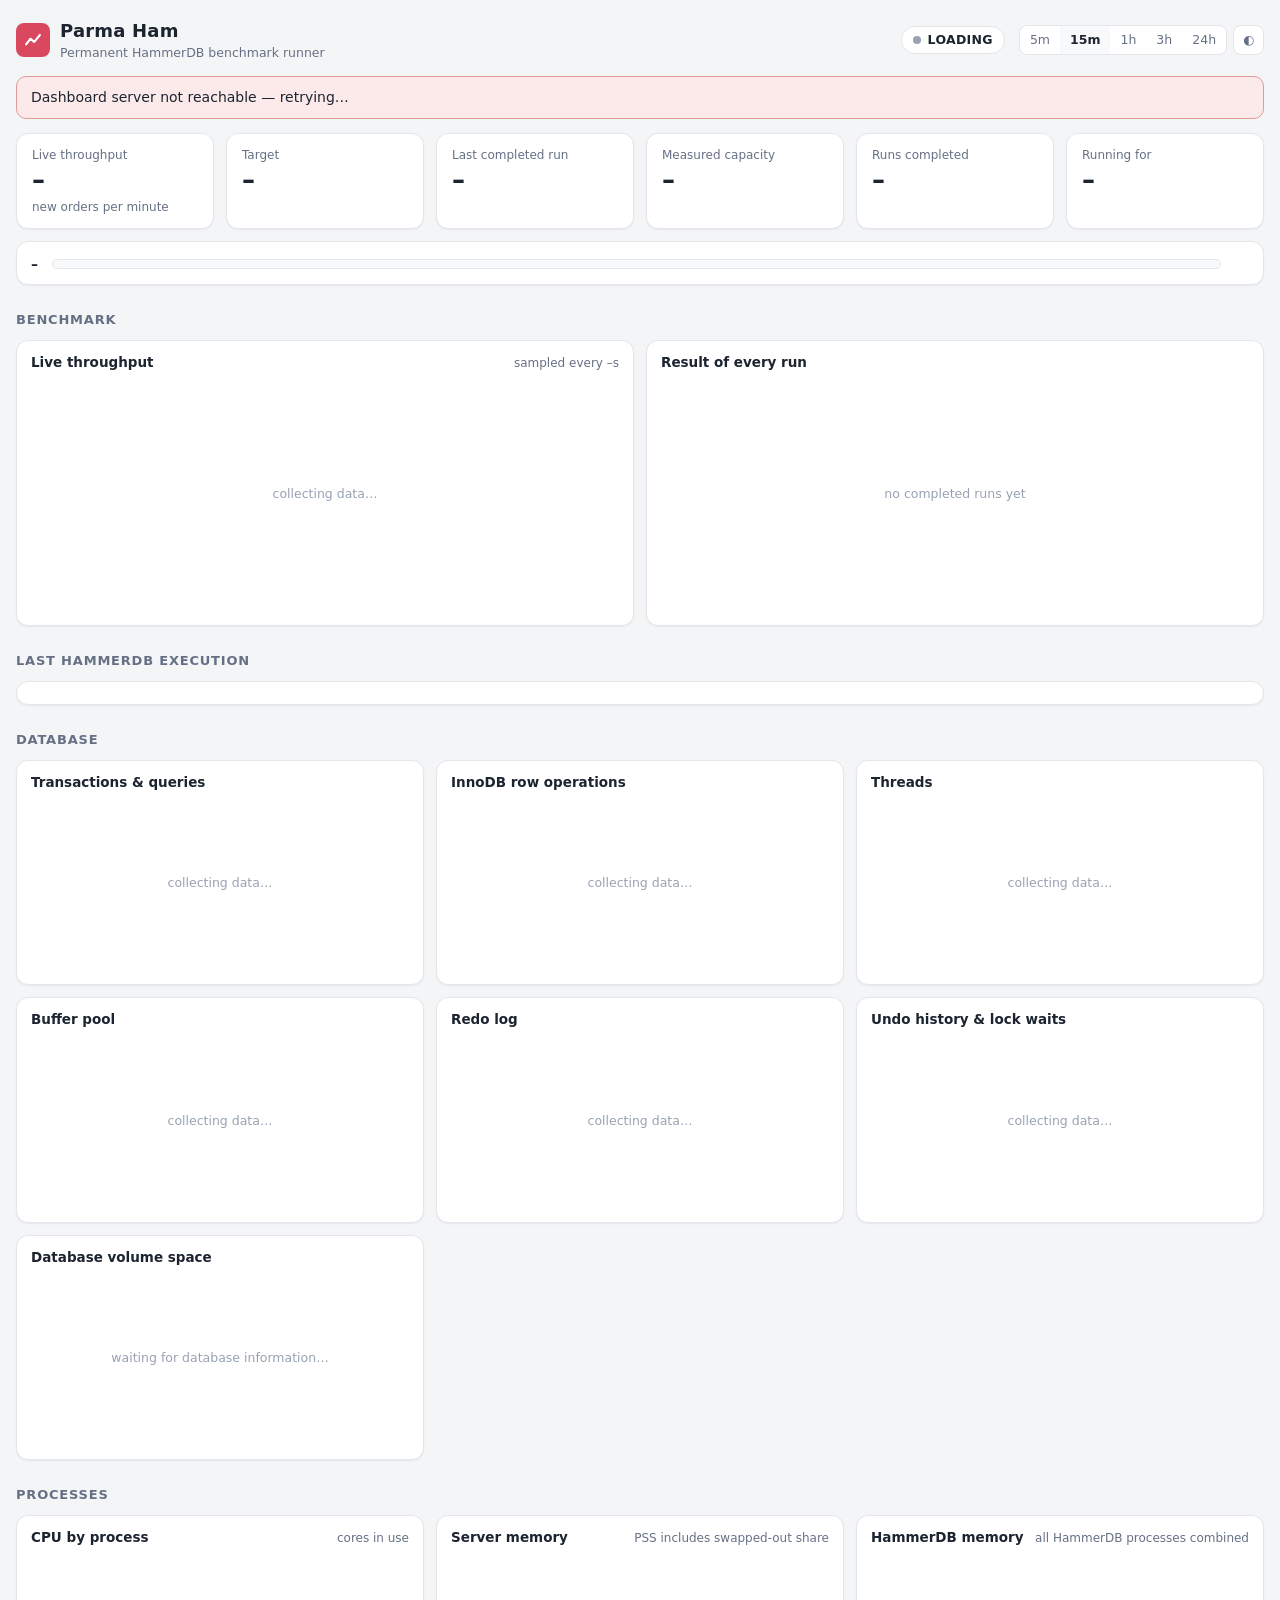
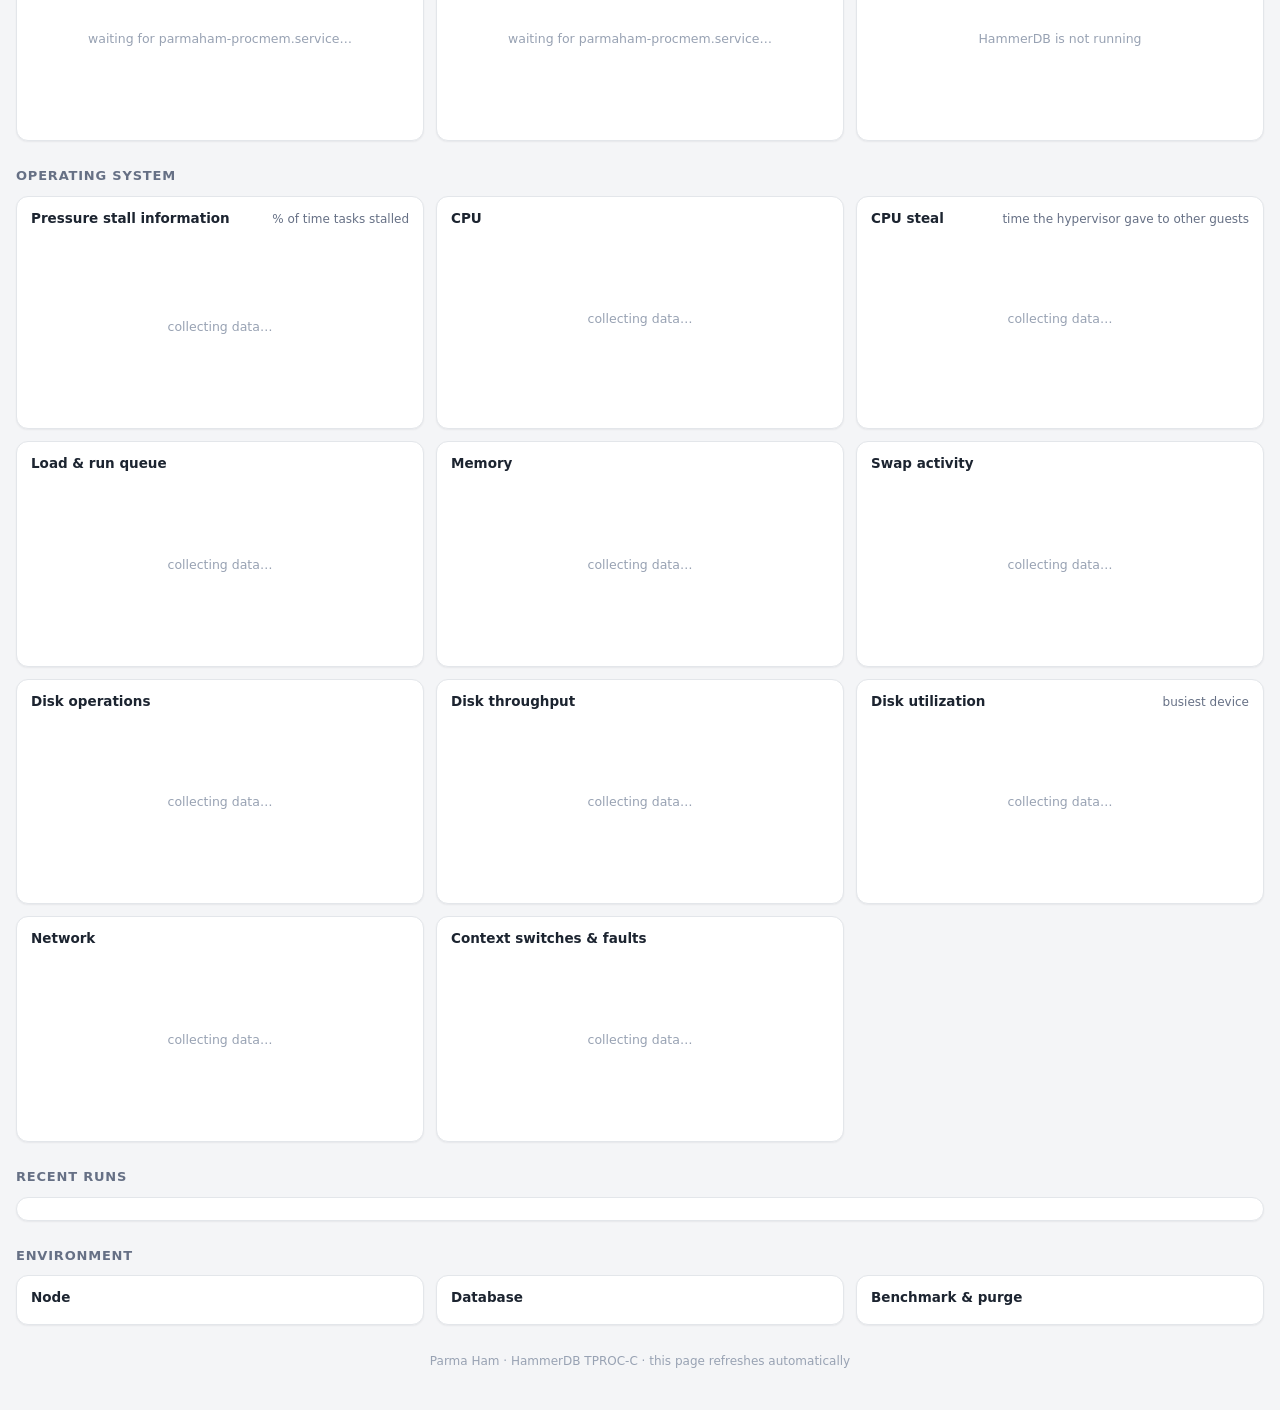
==== commit 541d2c25: "Fixed NOPM target for the workload; CPU steal charts install-workload.sh --nopm N runs at a fixed ne" ====
--- a/dashboard/static/index.html
+++ b/dashboard/static/index.html
@@ -5,181 +5,7 @@
 <meta name="viewport" content="width=device-width, initial-scale=1">
 <title>Parma Ham</title>
 <link rel="icon" href="data:image/svg+xml,%3Csvg xmlns='http://www.w3.org/2000/svg' viewBox='0 0 32 32'%3E%3Crect width='32' height='32' rx='7' fill='%23d9485f'/%3E%3Cpath d='M7 22 L13 14 L18 18 L25 9' stroke='white' stroke-width='3' fill='none' stroke-linecap='round' stroke-linejoin='round'/%3E%3C/svg%3E">
-<style>
-:root {
-  --bg: #f4f5f7; --panel: #ffffff; --panel-2: #f8f9fb; --border: #e3e6ea;
-  --text: #1c2430; --muted: #667085; --faint: #98a2b3; --grid: #edf0f3;
-  --accent: #d9485f; --ok: #12a150; --warn: #d98a00; --bad: #d92d20; --info: #2f6fde;
-  --c1: #2f6fde; --c2: #e8833a; --c3: #12a150; --c4: #d92d20; --c5: #8a5cf6; --c6: #0e9f9f; --c7: #c2418f;
-  --shadow: 0 1px 2px rgba(16,24,40,.06);
-  color-scheme: light;
-}
-@media (prefers-color-scheme: dark) {
-  :root:not([data-theme="light"]) {
-    --bg: #0f1218; --panel: #171b23; --panel-2: #1c212b; --border: #272d38;
-    --text: #e6e9ef; --muted: #98a2b3; --faint: #667085; --grid: #232934;
-    --accent: #f0657a; --ok: #3ccf7a; --warn: #f2b33d; --bad: #f97066; --info: #6a9cff;
-    --c1: #6a9cff; --c2: #f5a35c; --c3: #3ccf7a; --c4: #f97066; --c5: #a989fa; --c6: #3cc9c9; --c7: #ec7ab8;
-    --shadow: none; color-scheme: dark;
-  }
-}
-:root[data-theme="dark"] {
-  --bg: #0f1218; --panel: #171b23; --panel-2: #1c212b; --border: #272d38;
-  --text: #e6e9ef; --muted: #98a2b3; --faint: #667085; --grid: #232934;
-  --accent: #f0657a; --ok: #3ccf7a; --warn: #f2b33d; --bad: #f97066; --info: #6a9cff;
-  --c1: #6a9cff; --c2: #f5a35c; --c3: #3ccf7a; --c4: #f97066; --c5: #a989fa; --c6: #3cc9c9; --c7: #ec7ab8;
-  --shadow: none; color-scheme: dark;
-}
-* { box-sizing: border-box; }
-html, body { margin: 0; }
-body {
-  background: var(--bg); color: var(--text);
-  font: 14px/1.45 system-ui, -apple-system, "Segoe UI", Roboto, Helvetica, Arial, sans-serif;
-  -webkit-font-smoothing: antialiased;
-}
-.num, .mono { font-variant-numeric: tabular-nums; }
-.mono { font-family: ui-monospace, SFMono-Regular, Menlo, Consolas, monospace; font-size: 12.5px; }
-.wrap { max-width: 1480px; margin: 0 auto; padding: 0 16px 40px; }
-
-header {
-  display: flex; align-items: center; gap: 14px; flex-wrap: wrap;
-  padding: 18px 0 14px;
-}
-.brand { display: flex; align-items: center; gap: 10px; margin-right: auto; }
-.logo { width: 34px; height: 34px; border-radius: 8px; background: var(--accent); display: grid; place-items: center; }
-.brand h1 { font-size: 18px; margin: 0; letter-spacing: .2px; }
-.brand .sub { color: var(--muted); font-size: 12.5px; }
-.host { color: var(--muted); font-size: 13px; }
-.host b { color: var(--text); font-weight: 600; }
-.pill {
-  display: inline-flex; align-items: center; gap: 7px; padding: 4px 11px; border-radius: 999px;
-  font-weight: 600; font-size: 12.5px; letter-spacing: .3px; text-transform: uppercase;
-  background: var(--panel); border: 1px solid var(--border);
-}
-.dot { width: 8px; height: 8px; border-radius: 50%; background: var(--faint); }
-.pill.ok .dot { background: var(--ok); box-shadow: 0 0 0 3px color-mix(in srgb, var(--ok) 25%, transparent); }
-.pill.warn .dot { background: var(--warn); }
-.pill.bad .dot { background: var(--bad); }
-.pill.info .dot { background: var(--info); }
-.tools { display: flex; gap: 6px; align-items: center; }
-.seg { display: inline-flex; border: 1px solid var(--border); border-radius: 8px; overflow: hidden; background: var(--panel); }
-.seg button {
-  border: 0; background: transparent; color: var(--muted); padding: 5px 10px; font: inherit; font-size: 12.5px; cursor: pointer;
-}
-.seg button.on { background: var(--panel-2); color: var(--text); font-weight: 600; }
-.iconbtn { border: 1px solid var(--border); background: var(--panel); color: var(--muted); border-radius: 8px; padding: 5px 9px; cursor: pointer; font: inherit; font-size: 12.5px; }
-
-.banner { display: none; margin: 0 0 14px; padding: 10px 14px; border-radius: 10px; border: 1px solid color-mix(in srgb, var(--bad) 40%, var(--border)); background: color-mix(in srgb, var(--bad) 10%, var(--panel)); }
-
-.tiles { display: grid; grid-template-columns: repeat(6, minmax(0, 1fr)); gap: 12px; }
-.tile, .panel {
-  background: var(--panel); border: 1px solid var(--border); border-radius: 12px; box-shadow: var(--shadow);
-}
-.tile { padding: 13px 15px 12px; min-width: 0; }
-.tile .label { color: var(--muted); font-size: 12px; font-weight: 500; }
-.tile .value { font-size: 26px; font-weight: 650; margin-top: 2px; line-height: 1.15; white-space: nowrap; overflow: hidden; text-overflow: ellipsis; }
-.tile .value small { font-size: 13px; color: var(--muted); font-weight: 500; margin-left: 3px; }
-.tile .foot { color: var(--muted); font-size: 12px; margin-top: 3px; white-space: nowrap; overflow: hidden; text-overflow: ellipsis; }
-.up { color: var(--ok); } .down { color: var(--bad); } .neutral { color: var(--muted); }
-
-.progress { margin-top: 12px; padding: 13px 15px; display: grid; grid-template-columns: auto 1fr auto auto; gap: 14px; align-items: center; }
-a.loglink { color: var(--info); font-size: 13px; font-weight: 600; text-decoration: none; white-space: nowrap; }
-a.loglink:hover { text-decoration: underline; }
-.lrgrid { display: grid; grid-template-columns: minmax(0, 5fr) minmax(0, 7fr); gap: 20px; }
-@media (max-width: 960px) { .lrgrid { grid-template-columns: minmax(0, 1fr); } }
-.progress .what { font-weight: 600; white-space: nowrap; }
-.bar { position: relative; height: 10px; border-radius: 6px; background: var(--panel-2); border: 1px solid var(--border); overflow: hidden; }
-.bar .ramp, .bar .meas { position: absolute; top: 0; bottom: 0; }
-.bar .ramp { background: color-mix(in srgb, var(--warn) 55%, transparent); }
-.bar .meas { background: var(--info); }
-.bar .tick { position: absolute; top: -1px; bottom: -1px; width: 2px; background: var(--panel); }
-.progress .eta { color: var(--muted); white-space: nowrap; font-size: 13px; }
-
-h2 { font-size: 13px; text-transform: uppercase; letter-spacing: .8px; color: var(--muted); margin: 26px 0 10px; font-weight: 650; display: flex; align-items: baseline; gap: 10px; }
-h2 .aside { text-transform: none; letter-spacing: 0; font-weight: 400; color: var(--faint); font-size: 12.5px; }
-
-.grid { display: grid; grid-template-columns: repeat(3, minmax(0, 1fr)); gap: 12px; }
-.grid.two { grid-template-columns: repeat(2, minmax(0, 1fr)); }
-.panel { padding: 12px 14px 10px; min-width: 0; }
-.panel h3 { margin: 0; font-size: 13.5px; font-weight: 600; }
-.panel .phead { display: flex; justify-content: space-between; align-items: baseline; gap: 8px; margin-bottom: 6px; }
-.panel .phead .cur { color: var(--muted); font-size: 12px; white-space: nowrap; }
-.chart { position: relative; height: 170px; }
-.chart.tall { height: 230px; }
-.chart canvas { position: absolute; inset: 0; width: 100%; height: 100%; }
-.legend { display: flex; flex-wrap: wrap; gap: 4px 12px; margin-top: 6px; font-size: 12px; color: var(--muted); }
-.legend span { display: inline-flex; align-items: center; gap: 5px; white-space: nowrap; }
-.legend i { width: 10px; height: 3px; border-radius: 2px; display: inline-block; }
-.legend i.dash { height: 0; border-top: 2px dashed; width: 12px; }
-.legend b { color: var(--text); font-weight: 600; }
-.tip {
-  position: absolute; pointer-events: none; z-index: 5; background: var(--panel); border: 1px solid var(--border);
-  border-radius: 8px; padding: 6px 9px; font-size: 12px; box-shadow: 0 4px 16px rgba(0,0,0,.15); white-space: nowrap; display: none;
-}
-.tip .t { color: var(--muted); margin-bottom: 2px; }
-.empty { position: absolute; inset: 0; display: grid; place-items: center; color: var(--faint); font-size: 12.5px; }
-
-.psi { display: grid; grid-template-columns: repeat(3, minmax(0, 1fr)); gap: 8px; margin-bottom: 8px; }
-.psi div { background: var(--panel-2); border: 1px solid var(--border); border-radius: 8px; padding: 6px 9px; }
-.psi .k { font-size: 11.5px; color: var(--muted); }
-.psi .v { font-weight: 650; font-size: 15px; }
-
-table.kv { width: 100%; border-collapse: collapse; font-size: 13px; }
-table.kv td { padding: 5px 0; border-top: 1px solid var(--grid); vertical-align: top; }
-table.kv tr:first-child td { border-top: 0; }
-table.kv td:first-child { color: var(--muted); width: 42%; padding-right: 10px; }
-table.kv td:last-child { word-break: break-word; }
-.runs { width: 100%; border-collapse: collapse; font-size: 13px; }
-.runs th { text-align: left; color: var(--muted); font-weight: 500; font-size: 12px; padding: 4px 8px 6px 0; border-bottom: 1px solid var(--border); }
-.runs td { padding: 5px 8px 5px 0; border-top: 1px solid var(--grid); white-space: nowrap; }
-.runs td.r, .runs th.r { text-align: right; }
-.scroll { overflow-x: auto; }
-.runs tr.click { cursor: pointer; }
-.runs tr.click:hover td { background: var(--panel-2); }
-.runs td a { color: inherit; text-decoration: underline dotted; text-underline-offset: 3px; }
-dialog#logdlg {
-  width: min(1100px, calc(100vw - 32px)); max-height: calc(100vh - 48px); padding: 0; border: 1px solid var(--border);
-  border-radius: 12px; background: var(--panel); color: var(--text); box-shadow: 0 20px 60px rgba(0,0,0,.35);
-}
-dialog#logdlg::backdrop { background: rgba(10, 12, 16, .55); }
-#logdlg .dhead { display: flex; justify-content: space-between; align-items: flex-start; gap: 12px; padding: 14px 16px 10px; border-bottom: 1px solid var(--border); }
-#logdlg .dhead h3 { margin: 0; font-size: 15px; }
-#logdlg .dhead .sub { color: var(--muted); font-size: 12.5px; margin-top: 2px; }
-#logdlg .dbody { padding: 12px 16px 16px; overflow: auto; max-height: calc(100vh - 140px); }
-#logdlg .dbody h4 { margin: 12px 0 6px; font-size: 12px; text-transform: uppercase; letter-spacing: .6px; color: var(--muted); }
-#logdlg pre.log { height: auto; max-height: 52vh; }
-pre.log {
-  margin: 0; height: 380px; overflow: auto; background: var(--panel-2); border: 1px solid var(--border); border-radius: 8px;
-  padding: 8px 10px; font: 12px/1.5 ui-monospace, SFMono-Regular, Menlo, Consolas, monospace; color: var(--text); white-space: pre;
-}
-pre.log .hl { color: var(--ok); font-weight: 600; }
-pre.log .err { color: var(--bad); }
-pre.log .dim { color: var(--faint); }
-table.lat { width: 100%; border-collapse: collapse; font-size: 12.5px; }
-table.lat th { text-align: right; color: var(--muted); font-weight: 500; font-size: 11.5px; padding: 3px 0 5px 10px; border-bottom: 1px solid var(--border); white-space: nowrap; }
-table.lat td { text-align: right; padding: 4px 0 4px 10px; border-top: 1px solid var(--grid); white-space: nowrap; font-variant-numeric: tabular-nums; }
-table.lat th:first-child, table.lat td:first-child { text-align: left; padding-left: 0; }
-table.lat td.p95 { font-weight: 650; }
-.latnote { color: var(--faint); font-size: 11.5px; margin-top: 4px; }
-.hdbrep { border: 1px solid var(--border); border-radius: 10px; padding: 10px 12px; background: var(--panel-2); }
-.hdbrep .resl { font-family: ui-monospace, SFMono-Regular, Menlo, Consolas, monospace; font-size: 12.5px; }
-.hdbrep .resl div:last-child { font-weight: 650; }
-.hdbrep .chart { height: 150px; margin-top: 8px; }
-.hdbrep details { margin-top: 8px; font-size: 12.5px; }
-.hdbrep summary { cursor: pointer; color: var(--muted); }
-.hdbrep table.kv td { padding: 3px 0; }
-.errs { margin: 4px 0 0; padding: 0; list-style: none; }
-.errs li { color: var(--bad); font-size: 12px; font-family: ui-monospace, SFMono-Regular, Menlo, Consolas, monospace; word-break: break-word; }
-footer { color: var(--faint); font-size: 12px; margin-top: 28px; text-align: center; }
-
-@media (max-width: 1200px) { .tiles { grid-template-columns: repeat(3, minmax(0, 1fr)); } .grid { grid-template-columns: repeat(2, minmax(0, 1fr)); } }
-@media (max-width: 760px) {
-  .tiles { grid-template-columns: repeat(2, minmax(0, 1fr)); }
-  .grid, .grid.two { grid-template-columns: minmax(0, 1fr); }
-  .progress { grid-template-columns: 1fr; gap: 8px; }
-  .tile .value { font-size: 22px; }
-}
-</style>
+<link rel="stylesheet" href="style.css">
 </head>
 <body>
 <div class="wrap">
@@ -235,19 +61,19 @@
 
   <h2>Database <span class="aside" id="db-aside"></span></h2>
   <div class="grid">
-    <div class="panel"><div class="phead"><h3>Transactions &amp; queries</h3></div><div class="chart" id="c-qps"></div><div class="legend" id="l-qps"></div></div>
-    <div class="panel"><div class="phead"><h3>InnoDB row operations</h3></div><div class="chart" id="c-rows"></div><div class="legend" id="l-rows"></div></div>
-    <div class="panel"><div class="phead"><h3>Threads</h3></div><div class="chart" id="c-thr"></div><div class="legend" id="l-thr"></div></div>
-    <div class="panel"><div class="phead"><h3>Buffer pool</h3></div><div class="chart" id="c-bp"></div><div class="legend" id="l-bp"></div></div>
-    <div class="panel"><div class="phead"><h3>Redo log</h3></div><div class="chart" id="c-redo"></div><div class="legend" id="l-redo"></div></div>
-    <div class="panel"><div class="phead"><h3>Undo history &amp; lock waits</h3></div><div class="chart" id="c-hll"></div><div class="legend" id="l-hll"></div></div>
+    <div class="panel"><div class="phead"><h3 id="h-qps">Transactions &amp; queries</h3></div><div class="chart" id="c-qps"></div><div class="legend" id="l-qps"></div></div>
+    <div class="panel"><div class="phead"><h3 id="h-rows">InnoDB row operations</h3></div><div class="chart" id="c-rows"></div><div class="legend" id="l-rows"></div></div>
+    <div class="panel"><div class="phead"><h3 id="h-thr">Threads</h3></div><div class="chart" id="c-thr"></div><div class="legend" id="l-thr"></div></div>
+    <div class="panel"><div class="phead"><h3 id="h-bp">Buffer pool</h3></div><div class="chart" id="c-bp"></div><div class="legend" id="l-bp"></div></div>
+    <div class="panel"><div class="phead"><h3 id="h-redo">Redo log</h3></div><div class="chart" id="c-redo"></div><div class="legend" id="l-redo"></div></div>
+    <div class="panel"><div class="phead"><h3 id="h-hll">Undo history &amp; lock waits</h3></div><div class="chart" id="c-hll"></div><div class="legend" id="l-hll"></div></div>
     <div class="panel"><div class="phead"><h3>Database volume space</h3><span class="cur" id="vol-note"></span></div><div class="chart" id="c-vol"></div><div class="legend" id="l-vol"></div></div>
   </div>
 
   <h2>Processes <span class="aside" id="proc-aside"></span></h2>
   <div class="grid">
     <div class="panel"><div class="phead"><h3>CPU by process</h3><span class="cur">cores in use</span></div><div class="chart" id="c-pcpu"></div><div class="legend" id="l-pcpu"></div></div>
-    <div class="panel"><div class="phead"><h3><span id="proc-name">Server</span> memory</h3><span class="cur">PSS includes swapped-out share</span></div><div class="chart" id="c-pmem"></div><div class="legend" id="l-pmem"></div></div>
+    <div class="panel"><div class="phead"><h3><span id="proc-name">Server</span> memory</h3><span class="cur" id="pmem-note">PSS includes swapped-out share</span></div><div class="chart" id="c-pmem"></div><div class="legend" id="l-pmem"></div></div>
     <div class="panel"><div class="phead"><h3>HammerDB memory</h3><span class="cur">all HammerDB processes combined</span></div><div class="chart" id="c-hmem"></div><div class="legend" id="l-hmem"></div></div>
   </div>
 
@@ -257,6 +83,7 @@
       <div class="psi" id="psi-now"></div>
       <div class="chart" id="c-psi"></div><div class="legend" id="l-psi"></div></div>
     <div class="panel"><div class="phead"><h3>CPU</h3></div><div class="chart" id="c-cpu"></div><div class="legend" id="l-cpu"></div></div>
+    <div class="panel"><div class="phead"><h3>CPU steal</h3><span class="cur" id="steal-note">time the hypervisor gave to other guests</span></div><div class="chart" id="c-steal"></div><div class="legend" id="l-steal"></div></div>
     <div class="panel"><div class="phead"><h3>Load &amp; run queue</h3></div><div class="chart" id="c-load"></div><div class="legend" id="l-load"></div></div>
     <div class="panel"><div class="phead"><h3>Memory</h3></div><div class="chart" id="c-mem"></div><div class="legend" id="l-mem"></div></div>
     <div class="panel"><div class="phead"><h3>Swap activity</h3><span class="cur" id="swap-note"></span></div><div class="chart" id="c-swap"></div><div class="legend" id="l-swap"></div></div>
@@ -285,180 +112,20 @@
   <footer>Parma Ham · HammerDB TPROC-C · this page refreshes automatically</footer>
 </div>
 
+<script src="chart.js"></script>
 <script>
 "use strict";
-// ---------------------------------------------------------------------------
-// formatting
-// ---------------------------------------------------------------------------
-const $ = (id) => document.getElementById(id);
-const esc = (s) => String(s ?? "").replace(/[&<>"]/g, (c) => ({ "&": "&amp;", "<": "&lt;", ">": "&gt;", '"': "&quot;" }[c]));
-function fmtNum(v, digits) {
-  if (v == null || isNaN(v)) return "–";
-  const a = Math.abs(v);
-  if (a >= 1e9) return (v / 1e9).toFixed(a >= 1e10 ? 1 : 2) + "B";
-  if (a >= 1e6) return (v / 1e6).toFixed(a >= 1e7 ? 1 : 2) + "M";
-  if (a >= 1e4) return (v / 1e3).toFixed(a >= 1e5 ? 0 : 1) + "k";
-  if (digits != null) return v.toFixed(digits);
-  if (a >= 100) return Math.round(v).toLocaleString();
-  if (a >= 10) return v.toFixed(1);
-  return v.toFixed(a === 0 ? 0 : 2);
-}
-function fmtInt(v) { return v == null || isNaN(v) ? "–" : Math.round(v).toLocaleString(); }
-function fmtBytes(v, suffix = "") {
-  if (v == null || isNaN(v)) return "–";
-  const u = ["B", "KB", "MB", "GB", "TB", "PB"]; let i = 0; let x = Math.abs(v);
-  while (x >= 1024 && i < u.length - 1) { x /= 1024; i++; }
-  return (v < 0 ? "-" : "") + (x >= 100 || i === 0 ? x.toFixed(0) : x.toFixed(1)) + " " + u[i] + suffix;
-}
-const fmtPct = (v) => v == null || isNaN(v) ? "–" : (v >= 10 ? v.toFixed(0) : v.toFixed(1)) + "%";
-function fmtDur(sec) {
-  if (sec == null || isNaN(sec)) return "–";
-  sec = Math.max(0, Math.round(sec));
-  const d = Math.floor(sec / 86400), h = Math.floor(sec % 86400 / 3600), m = Math.floor(sec % 3600 / 60), s = sec % 60;
-  if (d) return `${d}d ${h}h`;
-  if (h) return `${h}h ${m}m`;
-  if (m) return `${m}m ${String(s).padStart(2, "0")}s`;
-  return `${s}s`;
-}
-const clock = (sec) => { sec = Math.max(0, Math.round(sec)); const m = Math.floor(sec / 60), s = sec % 60; return `${m}:${String(s).padStart(2, "0")}`; };
-const parseTs = (s) => s ? Date.parse(s) / 1000 : null;
-function fmtWhen(ts) {
-  if (!ts) return "–";
-  const d = new Date(ts * 1000), now = new Date();
-  const t = d.toLocaleTimeString([], { hour: "2-digit", minute: "2-digit" });
-  if (d.toDateString() === now.toDateString()) return t;
-  return d.toLocaleDateString([], { month: "short", day: "numeric" }) + " " + t;
-}
-const ago = (ts) => ts ? fmtDur(Date.now() / 1000 - ts) + " ago" : "–";
-const css = (name) => getComputedStyle(document.documentElement).getPropertyValue(name).trim();
-
-// ---------------------------------------------------------------------------
-// canvas line chart
-// ---------------------------------------------------------------------------
-class Chart {
-  constructor(id, series, opts = {}) {
-    this.box = $(id); this.legend = $("l-" + id.slice(2)); this.series = series; this.opts = opts;
-    this.canvas = document.createElement("canvas"); this.box.appendChild(this.canvas);
-    this.tip = document.createElement("div"); this.tip.className = "tip"; this.box.appendChild(this.tip);
-    this.emptyEl = document.createElement("div"); this.emptyEl.className = "empty"; this.box.appendChild(this.emptyEl);
-    this.data = []; this.hover = null;
-    this.canvas.addEventListener("mousemove", (e) => { this.hover = e.offsetX; this.draw(); });
-    this.canvas.addEventListener("mouseleave", () => { this.hover = null; this.draw(); });
-    new ResizeObserver(() => this.draw()).observe(this.box);
-  }
-  set(data, x0, x1, res) { this.data = data; this.x0 = x0; this.x1 = x1; this.res = res || 5; this.draw(); this.renderLegend(); }
-  value(s, p) { const v = typeof s.get === "function" ? s.get(p) : p[s.key]; return v == null || isNaN(v) ? null : v; }
-  renderLegend() {
-    if (!this.legend) return;
-    const last = this.data.length ? this.data[this.data.length - 1] : null;
-    const fmt = this.opts.fmt || fmtNum;
-    this.legend.innerHTML = this.series.map((s) => {
-      const v = last ? this.value(s, last) : null;
-      return `<span><i class="${s.dash ? "dash" : ""}" style="${s.dash ? "border-color" : "background"}:${css(s.color)}"></i>${esc(s.name)} <b class="num">${v == null ? "–" : fmt(v)}</b></span>`;
-    }).join("");
-  }
-  draw() {
-    const W = this.box.clientWidth, H = this.box.clientHeight; if (!W || !H) return;
-    const dpr = window.devicePixelRatio || 1;
-    if (this.canvas.width !== Math.round(W * dpr) || this.canvas.height !== Math.round(H * dpr)) {
-      this.canvas.width = Math.round(W * dpr); this.canvas.height = Math.round(H * dpr);
-    }
-    const g = this.canvas.getContext("2d"); g.setTransform(dpr, 0, 0, dpr, 0, 0); g.clearRect(0, 0, W, H);
-    const fmt = this.opts.fmt || fmtNum, axisFmt = this.opts.axisFmt || fmt;
-    const data = this.data;
-    const minPts = this.opts.minPoints ?? 2;
-    this.emptyEl.textContent = data.length < minPts ? (this.opts.empty || "collecting data…") : "";
-    if (data.length < minPts) { this.tip.style.display = "none"; return; }
-
-    let x0 = this.x0 ?? data[0].t, x1 = this.x1 ?? data[data.length - 1].t;
-    if (x1 - x0 < 60) { x0 -= 1800; x1 += 1800; }  // a single point: center it in an hour
-    let ymax = this.opts.max ?? 0;
-    if (this.opts.max == null) for (const p of data) for (const s of this.series) { const v = this.value(s, p); if (v != null) ymax = Math.max(ymax, s.stack ? 0 : v); }
-    if (this.opts.stacked) for (const p of data) { let sum = 0; for (const s of this.series) sum += this.value(s, p) || 0; ymax = Math.max(ymax, sum); }
-    if (this.opts.minMax) ymax = Math.max(ymax, this.opts.minMax);
-    const ticks = niceTicks(ymax || 1, 4); ymax = ticks[ticks.length - 1];
-
-    g.font = "11px system-ui, sans-serif";
-    const padL = Math.max(...ticks.map((t) => g.measureText(axisFmt(t)).width)) + 10, padR = 6, padT = 6, padB = 18;
-    const pw = W - padL - padR, ph = H - padT - padB;
-    const X = (t) => padL + (x1 === x0 ? 0 : (t - x0) / (x1 - x0) * pw);
-    const Y = (v) => padT + ph - (v / ymax) * ph;
-
-    // grid & axes
-    g.strokeStyle = css("--grid"); g.lineWidth = 1; g.fillStyle = css("--faint");
-    g.textAlign = "right"; g.textBaseline = "middle";
-    for (const t of ticks) { const y = Math.round(Y(t)) + .5; g.beginPath(); g.moveTo(padL, y); g.lineTo(W - padR, y); g.stroke(); g.fillText(axisFmt(t), padL - 6, y); }
-    g.textAlign = "center"; g.textBaseline = "alphabetic";
-    const span = x1 - x0, nlab = Math.max(2, Math.floor(pw / 90));
-    const step = niceTimeStep(span / nlab);
-    for (let t = Math.ceil(x0 / step) * step; t <= x1; t += step) {
-      const d = new Date(t * 1000);
-      const lab = span > 2 * 86400 ? d.toLocaleDateString([], { month: "short", day: "numeric" })
-        : d.toLocaleTimeString([], { hour: "2-digit", minute: "2-digit" });
-      g.fillText(lab, X(t), H - 4);
-    }
-
-    // series
-    const base = new Array(data.length).fill(0);
-    this.series.forEach((s, si) => {
-      const color = css(s.color);
-      const pts = data.map((p, i) => { const v = this.value(s, p); if (v == null) return null; const y = this.opts.stacked ? base[i] + v : v; return [X(p.t), Y(y), y]; });
-      const gapLimit = this.opts.gap ? Math.max(this.opts.gap, this.res * 2.5) : Infinity;
-      g.lineWidth = s.width || 1.6; g.strokeStyle = color; g.setLineDash(s.dash ? [5, 4] : []);
-      g.beginPath(); let pen = false, lastT = null;
-      pts.forEach((pt, i) => {
-        if (!pt || (lastT != null && data[i].t - lastT > gapLimit)) pen = false;
-        if (!pt) return;
-        if (pen) g.lineTo(pt[0], pt[1]); else g.moveTo(pt[0], pt[1]);
-        pen = true; lastT = data[i].t;
-      });
-      g.stroke(); g.setLineDash([]);
-      if (s.fill || this.opts.stacked) {
-        g.globalAlpha = this.opts.stacked ? .35 : .12; g.fillStyle = color; g.beginPath();
-        let started = false;
-        pts.forEach((pt, i) => { if (!pt) return; if (!started) { g.moveTo(pt[0], Y(base[i])); started = true; } g.lineTo(pt[0], pt[1]); });
-        for (let i = pts.length - 1; i >= 0; i--) if (pts[i]) g.lineTo(pts[i][0], Y(base[i]));
-        g.closePath(); g.fill(); g.globalAlpha = 1;
-      }
-      if (s.points) {
-        g.fillStyle = color;
-        pts.forEach((pt) => { if (pt) { g.beginPath(); g.arc(pt[0], pt[1], data.length > 300 ? 1.5 : 2.6, 0, 7); g.fill(); } });
-      }
-      if (this.opts.stacked) data.forEach((p, i) => { base[i] += this.value(s, p) || 0; });
-    });
-
-    // hover
-    if (this.hover != null && this.hover >= padL) {
-      const t = x0 + (this.hover - padL) / pw * (x1 - x0);
-      let best = 0; for (let i = 1; i < data.length; i++) if (Math.abs(data[i].t - t) < Math.abs(data[best].t - t)) best = i;
-      const p = data[best], x = X(p.t);
-      g.strokeStyle = css("--faint"); g.lineWidth = 1; g.beginPath(); g.moveTo(Math.round(x) + .5, padT); g.lineTo(Math.round(x) + .5, padT + ph); g.stroke();
-      const head = this.opts.tipTitle ? this.opts.tipTitle(p) : (this.res >= 60 ? "avg of minute · " : "") + new Date(p.t * 1000).toLocaleTimeString();
-      this.tip.innerHTML = `<div class="t">${esc(head)}</div>` + this.series.map((s) =>
-        `<div><span style="color:${css(s.color)}">●</span> ${esc(s.name)}: <b class="num">${(() => { const v = this.value(s, p); return v == null ? "–" : fmt(v); })()}</b></div>`).join("");
-      this.tip.style.display = "block";
-      const tw = this.tip.offsetWidth;
-      this.tip.style.left = (x + 12 + tw > W ? x - tw - 12 : x + 12) + "px"; this.tip.style.top = "4px";
-    } else this.tip.style.display = "none";
-  }
-}
-function niceTicks(max, n) {
-  const raw = max / n, mag = Math.pow(10, Math.floor(Math.log10(raw)));
-  const step = [1, 2, 2.5, 5, 10].map((m) => m * mag).find((s) => s >= raw) || 10 * mag;
-  const out = []; for (let v = 0; v <= max + step * 0.999; v += step) out.push(+v.toFixed(10));
-  if (out.length < 2) out.push(step);
-  return out;
-}
-function niceTimeStep(sec) {
-  const steps = [10, 15, 30, 60, 120, 300, 600, 900, 1800, 3600, 7200, 10800, 21600, 43200, 86400, 172800, 604800, 2592000];
-  return steps.find((s) => s >= sec) || steps[steps.length - 1];
-}
-
 // ---------------------------------------------------------------------------
 // charts
 // ---------------------------------------------------------------------------
 const M = (key, name, color, extra = {}) => ({ key, name, color, ...extra });
 const mbps = (v) => fmtBytes(v, "/s");
+// Memory values that cannot be resident would flatten the server memory chart
+// and are not plotted: VSZ far above RAM + swap is reserved address space
+// (MariaDB reserves innodb_buffer_pool_size_max), and RSS above RAM is a sum
+// over processes that counts shared memory once per process (PostgreSQL).
+const vszShown = (p) => p.proc_vsz != null && !(p.mem_total && p.proc_vsz > 4 * (p.mem_total + (p.swap_total || 0)));
+const rssShown = (p) => p.proc_rss != null && !(p.mem_total && p.proc_rss > p.mem_total);
 const charts = {
   tput: new Chart("c-tput", [M("nopm", "NOPM", "--c1", { fill: true, width: 2 }), M("tpm", "TPM", "--c2"), { name: "Target NOPM", color: "--c4", dash: true, get: () => targetNopm }], { gap: 30 }),
   hist: new Chart("c-hist", [M("nopm", "NOPM", "--c1", { points: true, width: 1.4 }), M("target_nopm", "Target", "--c4", { dash: true }), M("tpm", "TPM", "--c2", { width: 1 })],
@@ -470,6 +137,9 @@
   redo: new Chart("c-redo", [M("db_redo_written_bytes", "Redo written/s", "--c1", { fill: true }), M("db_checkpoint_age_bytes", "Checkpoint age", "--c2")], { fmt: fmtBytes }),
   hll: new Chart("c-hll", [M("db_history_list_length", "History list length", "--c5", { fill: true }), M("db_row_lock_waits", "Row lock waits/s", "--c4")]),
   psi: new Chart("c-psi", [M("psi_cpu_some", "CPU some", "--c1"), M("psi_memory_some", "Mem some", "--c5"), M("psi_memory_full", "Mem full", "--c7", { dash: true }), M("psi_io_some", "IO some", "--c2"), M("psi_io_full", "IO full", "--c4", { dash: true })], { fmt: fmtPct, minMax: 5 }),
+  // Steal: CPU time this VM wanted but the hypervisor gave to others; any
+  // steady steal means the node does not get all of its vCPUs
+  steal: new Chart("c-steal", [M("cpu_steal", "Steal (% of all CPU time)", "--c5", { fill: true, width: 2 })], { fmt: fmtPct, minMax: 5 }),
   cpu: new Chart("c-cpu", [M("cpu_user", "User", "--c1"), { name: "System", color: "--c2", get: (p) => p.cpu_system == null ? null : p.cpu_system + p.cpu_irq + p.cpu_softirq }, M("cpu_iowait", "IO wait", "--c4"), M("cpu_steal", "Steal", "--c5"), M("cpu_nice", "Nice", "--c6")], { fmt: fmtPct, stacked: true, max: 100 }),
   load: new Chart("c-load", [M("load1", "Load 1m", "--c1", { fill: true }), M("procs_running", "Runnable", "--c3"), M("procs_blocked", "Blocked (D)", "--c4")]),
   mem: new Chart("c-mem", [M("mem_used", "Used", "--c1", { fill: true }), M("mem_cached", "Page cache", "--c3"), M("mem_dirty", "Dirty", "--c2"), M("swap_used", "Swap used", "--c4")], { fmt: fmtBytes }),
@@ -480,7 +150,8 @@
   pcpu: new Chart("c-pcpu", [{ key: "proc_cpu", name: "mysqld", color: "--c1", fill: true, width: 2 }, M("hdb_cpu", "HammerDB", "--c2", { width: 2 }), { name: "Node CPUs", color: "--c5", dash: true, get: () => info && info.node ? info.node.cpus : null }],
     { fmt: (v) => v.toFixed(2), empty: "waiting for parmaham-procmem.service…" }),
   hmem: new Chart("c-hmem", [M("hdb_vsz", "VSZ", "--c5"), M("hdb_rss", "RSS", "--c1", { fill: true, width: 2 }), M("hdb_pss_swap", "PSS + SwapPSS", "--c2", { width: 2 })], { fmt: fmtBytes, gap: 30, empty: "HammerDB is not running" }),
-  pmem: new Chart("c-pmem", [M("proc_vsz", "VSZ", "--c5"), M("proc_rss", "RSS", "--c1", { fill: true, width: 2 }), M("proc_pss_swap", "PSS + SwapPSS", "--c2", { width: 2 })], { fmt: fmtBytes, empty: "waiting for parmaham-procmem.service…" }),
+  pmem: new Chart("c-pmem", [{ key: "proc_vsz", name: "VSZ", color: "--c5", get: (p) => vszShown(p) ? p.proc_vsz : null },
+    { key: "proc_rss", name: "RSS", color: "--c1", fill: true, width: 2, get: (p) => rssShown(p) ? p.proc_rss : null }, M("proc_pss_swap", "PSS + SwapPSS", "--c2", { width: 2 })], { fmt: fmtBytes, empty: "waiting for parmaham-procmem.service…" }),
   vol: new Chart("c-vol", [M("vol_used", "Used", "--c1", { fill: true, width: 2 }), M("vol_avail", "Available", "--c3"), M("vol_size", "Size", "--c5", { dash: true })], { fmt: fmtBytes, empty: "waiting for database information…" }),
   swap: new Chart("c-swap", [M("swap_in_bytes", "Swap in", "--c1", { fill: true, width: 2 }), M("swap_out_bytes", "Swap out", "--c4", { width: 2 })], { fmt: mbps, minMax: 1048576 }),
   ctx: new Chart("c-ctx", [M("ctx_switches", "Context switches/s", "--c1"), M("major_faults", "Major faults/s", "--c4")]),
@@ -489,6 +160,12 @@
 // ---------------------------------------------------------------------------
 // state & polling
 // ---------------------------------------------------------------------------
+// "50% of capacity", "fixed target · 43.7% of capacity", or "fixed target"
+// without a capacity measurement; results from before fixed targets have no mode
+function loadLevel(mode, pct) {
+  const of = pct != null ? `${+pct}% of capacity` : "";
+  return mode === "nopm" ? "fixed target" + (of ? " · " + of : "") : of || "–";
+}
 let samples = [], lastT = 0, rollup = [], rollupT = 0, rangeMin = 15, targetNopm = null, info = null, status = null, results = [];
 try { const r = localStorage.getItem("pmh-range"); if (r) rangeMin = +r; } catch (e) {}
 try { const th = localStorage.getItem("pmh-theme"); if (th) document.documentElement.dataset.theme = th; } catch (e) {}
@@ -542,11 +219,15 @@
     $("psi-now").innerHTML = [["CPU some", last.psi_cpu_some], ["Memory full", last.psi_memory_full], ["IO full", last.psi_io_full]]
       .map(([k, v]) => `<div><div class="k">${k}</div><div class="v num" style="color:${v > 10 ? css("--bad") : v > 1 ? css("--warn") : "inherit"}">${fmtPct(v)}</div></div>`).join("");
     $("proc-aside").textContent = last.proc_rss != null ? `${info && info.db_process || "server"} ${fmtBytes(last.proc_pss_swap ?? last.proc_rss)} · HammerDB ${last.hdb_rss != null ? fmtBytes(last.hdb_pss_swap ?? last.hdb_rss) : "not running"}` : "";
+    const hidden = [[last.proc_vsz, vszShown(last), "VSZ"], [last.proc_rss, rssShown(last), "RSS"]].filter(([v, shown]) => v != null && !shown).map(([v, , n]) => `${n} ${fmtBytes(v)}`);
+    $("pmem-note").textContent = hidden.length ? hidden.join(" · ") + " not plotted" : dbLabel("pmem_note", LABEL_DEFAULTS.pmem_note);
     $("swap-note").textContent = last.swap_total ? `${fmtBytes(last.swap_used)} of ${fmtBytes(last.swap_total)} used` : "no swap configured";
     const fs = info && info.filesystem;
     $("vol-note").textContent = last.vol_size ? `${fs ? fs.device + " · " + fs.fstype + " · " : ""}${fmtPct(last.vol_used_pct)} used` : "";
-    $("os-aside").textContent = `CPU ${fmtPct(last.cpu_busy)} busy · load ${fmtNum(last.load1)} · memory ${fmtBytes(last.mem_used)} of ${fmtBytes(last.mem_total)}`;
-    $("db-aside").textContent = last.db_up ? `${fmtInt(last.db_threads_connected)} connections · history list ${fmtInt(last.db_history_list_length)}` : "database not reachable";
+    const cpus = info && info.node ? info.node.cpus : null;
+    $("steal-note").textContent = last.cpu_steal == null ? "" : cpus ? `now ≈ ${(last.cpu_steal * cpus / 100).toFixed(2)} of ${cpus} vCPUs taken by the hypervisor` : "";
+    $("os-aside").textContent = `${last.cpu_steal >= 1 ? `CPU steal ${fmtPct(last.cpu_steal)} · ` : ""}CPU ${fmtPct(last.cpu_busy)} busy · load ${fmtNum(last.load1)} · memory ${fmtBytes(last.mem_used)} of ${fmtBytes(last.mem_total)}`;
+    $("db-aside").textContent = last.db_up ? `${fmtInt(last.db_threads_connected)} connections · ${dbLabel("history_short", "history list")} ${fmtInt(last.db_history_list_length)}` : "database not reachable";
   }
 }
 function connection(ok) {
@@ -588,8 +269,9 @@
 }
 $("p-log").onclick = (e) => { e.preventDefault(); openLiveLog(); };
 $("logdlg").addEventListener("close", stopLive);
+let lastRunData = null;
 async function pollLastRun() {
-  try { renderLastRun(await getJSON("/api/lastrun")); } catch (e) {}
+  try { lastRunData = await getJSON("/api/lastrun"); renderLastRun(lastRunData); } catch (e) {}
 }
 let lrReport = null, lrKey = null;
 function renderLastRun(d) {
@@ -607,12 +289,12 @@
     ["Started", started ? new Date(started * 1000).toLocaleString() : null],
     ["Finished", finished ? `${new Date(finished * 1000).toLocaleString()} · took ${fmtDur(finished - started)}` : null],
     ["Throughput", r && r.ok ? `<b class="num">${fmtInt(r.nopm)}</b> NOPM · <b class="num">${fmtInt(r.tpm)}</b> TPM` : (s && s.nopm ? `${fmtInt(s.nopm)} NOPM · ${fmtInt(s.tpm)} TPM` : "no result")],
-    ["Target", r && r.target_nopm ? `${fmtInt(r.target_nopm)} NOPM (${r.percent}% of capacity)` + (ratio != null ? ` · <span class="${Math.abs(ratio - 100) <= 5 ? "up" : "down"}">${ratio.toFixed(1)}% achieved</span>` : "") : null],
+    ["Target", r && r.target_nopm ? `${fmtInt(r.target_nopm)} NOPM (${loadLevel(r.target_mode, r.percent)})` + (ratio != null ? ` · <span class="${Math.abs(ratio - 100) <= 5 ? "up" : "down"}">${ratio.toFixed(1)}% achieved</span>` : "") : null],
     ["HammerDB result", s && s.result_line ? `<span class="mono">${esc(s.result_line)}</span>` : null],
     ["Test period", s && s.duration_min != null ? `${s.rampup_min} min warm-up + ${s.duration_min} min measured` : null],
     ["Virtual users", vu != null ? `${vu}${s ? ` · ${s.vu_success} finished OK${s.vu_failed ? `, <span class="down">${s.vu_failed} failed</span>` : ""}` : ""}` : null],
     ["Pacing", s ? (s.pace_ms ? `one transaction every ${s.pace_ms} ms per virtual user` : "unthrottled") : null],
-    ["Versions", s && (s.hammerdb_version || s.db_version) ? `HammerDB ${esc(s.hammerdb_version || "?")} · MySQL ${esc(s.db_version || "?")}` : null],
+    ["Versions", s && (s.hammerdb_version || s.db_version) ? `HammerDB ${esc(s.hammerdb_version || "?")} · ${esc((info && info.db && info.db.engine) || "database")} ${esc(s.db_version || "?")}` : null],
     ["Errors", s ? (s.error_count ? `<span class="down">${s.error_count} error line${s.error_count > 1 ? "s" : ""}</span><ul class="errs">${s.errors.map((e) => `<li>${esc(e)}</li>`).join("")}</ul>` : '<span class="up">none</span>') : null],
     ["Log", s ? `<a href="#" class="loglink" id="lr-log">View log ›</a> <span class="neutral">· <span class="mono">${esc(s.file)}</span> · ${fmtBytes(s.size)}</span>` : null],
   ]);
@@ -631,7 +313,12 @@
   } catch (e) { connection(false); }
 }
 async function pollInfo() {
-  try { info = await getJSON("/api/info"); renderInfo(); renderStatus(); } catch (e) {}
+  try {
+    const first = !info;
+    info = await getJSON("/api/info"); renderInfo(); renderStatus();
+    // the last run's summary names the database from info
+    if (first && lastRunData) renderLastRun(lastRunData);
+  } catch (e) {}
 }
 async function pollResults() {
   try {
@@ -659,11 +346,13 @@
 
   if (status.db_error) banner("Database metrics unavailable: " + status.db_error); else if ($("banner").textContent.startsWith("Database")) banner(null);
 
-  const cap = info && info.capacity;
-  targetNopm = st.target_nopm ?? (cap && info.config ? Math.round(cap.nopm * info.config.WORKLOAD_PERCENT / 100) : null);
-  const pct = st.percent ?? (info && info.config && info.config.WORKLOAD_PERCENT);
+  const cap = info && info.capacity, cfg = (info && info.config) || {};
+  const fixed = +cfg.WORKLOAD_NOPM > 0;
+  targetNopm = st.target_nopm ?? (fixed ? +cfg.WORKLOAD_NOPM : cap && cfg.WORKLOAD_PERCENT ? Math.round(cap.nopm * cfg.WORKLOAD_PERCENT / 100) : null);
+  const mode = st.target_mode ?? (fixed ? "nopm" : "percent");
+  const pct = st.target_nopm != null ? st.percent : fixed ? (cap ? +(100 * targetNopm / cap.nopm).toFixed(1) : null) : cfg.WORKLOAD_PERCENT;
   $("t-target").innerHTML = targetNopm != null ? fmtInt(targetNopm) + "<small>NOPM</small>" : "–";
-  $("t-target-f").textContent = pct != null ? `${pct}% of capacity · ${st.vu ?? "–"} virtual users` : "workload not installed";
+  $("t-target-f").textContent = targetNopm != null ? `${loadLevel(mode, pct)} · ${st.vu ?? "–"} virtual users` : "workload not installed";
 
   const last = status.last_ok_result;
   if (last) {
@@ -727,7 +416,7 @@
 const TX_NAMES = { NEWORD: "New order", PAYMENT: "Payment", DELIVERY: "Delivery", SLEV: "Stock level", OSTAT: "Order status" };
 function fmtMs(v) { return v == null || isNaN(v) ? "–" : v >= 100 ? v.toFixed(0) : v >= 10 ? v.toFixed(1) : v.toFixed(2); }
 function xtSummary(text) {
-  return text ? `<details style="margin-top:8px" open><summary class="latnote" style="cursor:pointer">HammerDB time profile summary (hdbxtprofile.log)</summary><pre class="log" style="height:auto;max-height:340px;margin-top:6px">${esc(text)}</pre></details>` : "";
+  return text ? `<details style="margin-top:8px"><summary class="latnote" style="cursor:pointer">HammerDB time profile summary (hdbxtprofile.log)</summary><pre class="log" style="height:auto;max-height:340px;margin-top:6px">${esc(text)}</pre></details>` : "";
 }
 function latencyTable(timing) {
   if (!timing || !timing.length) return `<div class="latnote">No response-time profile for this run. Profiling is off unless HAMMERDB_TIMEPROFILE=true in /etc/parmaham/parmaham.conf (it costs HammerDB memory).</div>`;
@@ -797,8 +486,35 @@
 $("logdlg").addEventListener("click", (e) => { if (e.target === $("logdlg")) $("logdlg").close(); });
 
 const kv = (rows) => rows.filter((r) => r[1] != null && r[1] !== "").map(([k, v]) => `<tr><td>${esc(k)}</td><td>${v}</td></tr>`).join("");
+// Chart titles and series names come from the database collector's LABELS
+// (dashboard_collector.py), where a database names a metric differently or
+// shows its closest equivalent; the defaults below are MySQL's.
+const LABEL_KEYS = {
+  qps: { db_tps: "qps_tps", db_qps: "qps_qps" },
+  rows: { db_rows_read: "rows_read", db_rows_inserted: "rows_inserted", db_rows_updated: "rows_updated", db_rows_deleted: "rows_deleted" },
+  thr: { db_threads_running: "thr_running", db_threads_connected: "thr_connected" },
+  bp: { db_bp_hit_pct: "bp_hit", db_bp_dirty_pct: "bp_dirty", "Free pages": "bp_free" },
+  redo: { db_redo_written_bytes: "redo_written", db_checkpoint_age_bytes: "redo_age" },
+  hll: { db_history_list_length: "hll_history", db_row_lock_waits: "hll_locks" },
+};
+const LABEL_DEFAULTS = {};
+for (const [id, keys] of Object.entries(LABEL_KEYS)) {
+  LABEL_DEFAULTS[id] = $("h-" + id).innerHTML;
+  for (const s of charts[id].series) { const k = keys[s.key || s.name]; if (k) { s.labelKey = k; LABEL_DEFAULTS[k] = s.name; } }
+}
+LABEL_DEFAULTS.pmem_note = $("pmem-note").textContent;
+function dbLabel(key, dflt) { const L = (info && info.db_labels) || {}; return L[key] || dflt; }
+function applyLabels() {
+  const L = info.db_labels || {};
+  for (const id of Object.keys(LABEL_KEYS)) {
+    $("h-" + id).innerHTML = L[id] ? esc(L[id]) : LABEL_DEFAULTS[id];
+    for (const s of charts[id].series) if (s.labelKey) s.name = L[s.labelKey] || LABEL_DEFAULTS[s.labelKey];
+  }
+  $("pmem-note").textContent = L.pmem_note || LABEL_DEFAULTS.pmem_note;
+}
 function renderInfo() {
   const n = info.node, db = info.db || {}, fs = info.filesystem;
+  applyLabels();
   if (info.db_process) { $("proc-name").textContent = info.db_process; charts.pcpu.series[0].name = info.db_process; }
   $("host").innerHTML = `<b>${esc(n.hostname)}</b>${n.ip && n.ip !== n.hostname ? ` (${esc(n.ip)})` : ""} · ${esc(n.os)}`;
   const topo = [n.sockets && `${n.sockets} socket${n.sockets > 1 ? "s" : ""}`, n.cores_per_socket && `${n.cores_per_socket} cores/socket`, n.threads_per_core && `${n.threads_per_core} threads/core`].filter(Boolean).join(" · ");
@@ -814,10 +530,8 @@
   ]);
   $("i-db").innerHTML = db.error && !db.version ? kv([["Status", `<span class="down">${esc(db.error)}</span>`]]) : kv([
     ["Server", esc(db.engine)], ["Version", esc(db.version) + (db.version_comment ? `<br><span class="neutral">${esc(db.version_comment)}</span>` : "")],
-    ["Buffer pool", fmtBytes(+db.innodb_buffer_pool_size)], ["Redo log capacity", fmtBytes(+db.innodb_redo_log_capacity)],
-    ["Flush log at commit", esc(db.innodb_flush_log_at_trx_commit)], ["Flush method", esc(db.innodb_flush_method)],
-    ["IO capacity", `${esc(db.innodb_io_capacity)} / max ${esc(db.innodb_io_capacity_max)}`],
-    ["Binary log", esc(db.log_bin)], ["Isolation", esc(db.transaction_isolation)], ["Max connections", esc(db.max_connections)],
+    // database settings chosen by the collector: [label, value, "bytes" | null]
+    ...(db.settings || []).map(([k, v, f]) => [k, f === "bytes" ? fmtBytes(+v) : esc(v)]),
     ["Data directory", esc(db.datadir) + (fs ? `<br><span class="neutral">${esc(fs.device)} · ${esc(fs.fstype)} · ${fmtBytes(fs.free)} free of ${fmtBytes(fs.size)}</span>` : "")],
     ["Benchmark schema", db.bench_db ? `${esc(db.bench_db)} · ${fmtBytes(db.bench_db_size_bytes)}${db.warehouses ? " · " + fmtInt(db.warehouses) + " warehouses" : ""}` : null],
   ]);
@@ -831,7 +545,7 @@
   $("i-bench").innerHTML = kv([
     ["Workload", `${esc(svc.workload || "–")}${st.pace_ms && st.pace_ms !== 0 ? ` · paced at ${(+st.pace_ms).toFixed(1)} ms/transaction per VU` : ""}`],
     ["Iteration", `${c.WORKLOAD_RAMPUP} min warm-up + ${c.WORKLOAD_DURATION} min run${+c.WORKLOAD_SLEEP ? ` + ${c.WORKLOAD_SLEEP}s pause` : ""}`],
-    ["Load level", `${c.WORKLOAD_PERCENT}% of capacity`],
+    ["Load level", +c.WORKLOAD_NOPM > 0 ? `fixed target of ${fmtInt(+c.WORKLOAD_NOPM)} NOPM` : `${c.WORKLOAD_PERCENT}% of capacity`],
     ["Capacity test", `${c.CAPACITY_VU} VU · ${c.CAPACITY_RAMPUP} min warm-up + ${c.CAPACITY_DURATION} min`],
     ["Schema", sch ? `${fmtInt(sch.warehouses)} warehouses · built ${fmtWhen(parseTs(sch.created_at))} in ${fmtDur(sch.build_seconds)}` : "not generated"],
     ["Purge", svc.purge_timer === "active" ? `every ${c.PURGE_INTERVAL_MIN} min · keep ${c.PURGE_RETENTION_HOURS}h${svc.purge_next ? ` · next in ${fmtDur(svc.purge_next - status.now)}` : ""}` : "not installed"],
--- a/dashboard/static/style.css
+++ b/dashboard/static/style.css
@@ -0,0 +1,178 @@
+/* Parma Ham: styles shared by the dashboard and the compare page */
+:root {
+  --bg: #f4f5f7; --panel: #ffffff; --panel-2: #f8f9fb; --border: #e3e6ea;
+  --text: #1c2430; --muted: #667085; --faint: #98a2b3; --grid: #edf0f3;
+  --accent: #d9485f; --ok: #12a150; --warn: #d98a00; --bad: #d92d20; --info: #2f6fde;
+  --c1: #2f6fde; --c2: #e8833a; --c3: #12a150; --c4: #d92d20; --c5: #8a5cf6; --c6: #0e9f9f; --c7: #c2418f;
+  --shadow: 0 1px 2px rgba(16,24,40,.06);
+  color-scheme: light;
+}
+@media (prefers-color-scheme: dark) {
+  :root:not([data-theme="light"]) {
+    --bg: #0f1218; --panel: #171b23; --panel-2: #1c212b; --border: #272d38;
+    --text: #e6e9ef; --muted: #98a2b3; --faint: #667085; --grid: #232934;
+    --accent: #f0657a; --ok: #3ccf7a; --warn: #f2b33d; --bad: #f97066; --info: #6a9cff;
+    --c1: #6a9cff; --c2: #f5a35c; --c3: #3ccf7a; --c4: #f97066; --c5: #a989fa; --c6: #3cc9c9; --c7: #ec7ab8;
+    --shadow: none; color-scheme: dark;
+  }
+}
+:root[data-theme="dark"] {
+  --bg: #0f1218; --panel: #171b23; --panel-2: #1c212b; --border: #272d38;
+  --text: #e6e9ef; --muted: #98a2b3; --faint: #667085; --grid: #232934;
+  --accent: #f0657a; --ok: #3ccf7a; --warn: #f2b33d; --bad: #f97066; --info: #6a9cff;
+  --c1: #6a9cff; --c2: #f5a35c; --c3: #3ccf7a; --c4: #f97066; --c5: #a989fa; --c6: #3cc9c9; --c7: #ec7ab8;
+  --shadow: none; color-scheme: dark;
+}
+* { box-sizing: border-box; }
+html, body { margin: 0; }
+body {
+  background: var(--bg); color: var(--text);
+  font: 14px/1.45 system-ui, -apple-system, "Segoe UI", Roboto, Helvetica, Arial, sans-serif;
+  -webkit-font-smoothing: antialiased;
+}
+.num, .mono { font-variant-numeric: tabular-nums; }
+.mono { font-family: ui-monospace, SFMono-Regular, Menlo, Consolas, monospace; font-size: 12.5px; }
+.wrap { max-width: 1480px; margin: 0 auto; padding: 0 16px 40px; }
+
+header {
+  display: flex; align-items: center; gap: 14px; flex-wrap: wrap;
+  padding: 18px 0 14px;
+}
+.brand { display: flex; align-items: center; gap: 10px; margin-right: auto; }
+.logo { width: 34px; height: 34px; border-radius: 8px; background: var(--accent); display: grid; place-items: center; }
+.brand h1 { font-size: 18px; margin: 0; letter-spacing: .2px; }
+.brand .sub { color: var(--muted); font-size: 12.5px; }
+.host { color: var(--muted); font-size: 13px; }
+.host b { color: var(--text); font-weight: 600; }
+.pill {
+  display: inline-flex; align-items: center; gap: 7px; padding: 4px 11px; border-radius: 999px;
+  font-weight: 600; font-size: 12.5px; letter-spacing: .3px; text-transform: uppercase;
+  background: var(--panel); border: 1px solid var(--border);
+}
+.dot { width: 8px; height: 8px; border-radius: 50%; background: var(--faint); }
+.pill.ok .dot { background: var(--ok); box-shadow: 0 0 0 3px color-mix(in srgb, var(--ok) 25%, transparent); }
+.pill.warn .dot { background: var(--warn); }
+.pill.bad .dot { background: var(--bad); }
+.pill.info .dot { background: var(--info); }
+.tools { display: flex; gap: 6px; align-items: center; }
+.seg { display: inline-flex; border: 1px solid var(--border); border-radius: 8px; overflow: hidden; background: var(--panel); }
+.seg button {
+  border: 0; background: transparent; color: var(--muted); padding: 5px 10px; font: inherit; font-size: 12.5px; cursor: pointer;
+}
+.seg button.on { background: var(--panel-2); color: var(--text); font-weight: 600; }
+.iconbtn { border: 1px solid var(--border); background: var(--panel); color: var(--muted); border-radius: 8px; padding: 5px 9px; cursor: pointer; font: inherit; font-size: 12.5px; }
+
+.banner { display: none; margin: 0 0 14px; padding: 10px 14px; border-radius: 10px; border: 1px solid color-mix(in srgb, var(--bad) 40%, var(--border)); background: color-mix(in srgb, var(--bad) 10%, var(--panel)); }
+
+.tiles { display: grid; grid-template-columns: repeat(6, minmax(0, 1fr)); gap: 12px; }
+.tile, .panel {
+  background: var(--panel); border: 1px solid var(--border); border-radius: 12px; box-shadow: var(--shadow);
+}
+.tile { padding: 13px 15px 12px; min-width: 0; }
+.tile .label { color: var(--muted); font-size: 12px; font-weight: 500; }
+.tile .value { font-size: 26px; font-weight: 650; margin-top: 2px; line-height: 1.15; white-space: nowrap; overflow: hidden; text-overflow: ellipsis; }
+.tile .value small { font-size: 13px; color: var(--muted); font-weight: 500; margin-left: 3px; }
+.tile .foot { color: var(--muted); font-size: 12px; margin-top: 3px; white-space: nowrap; overflow: hidden; text-overflow: ellipsis; }
+.up { color: var(--ok); } .down { color: var(--bad); } .neutral { color: var(--muted); }
+
+.progress { margin-top: 12px; padding: 13px 15px; display: grid; grid-template-columns: auto 1fr auto auto; gap: 14px; align-items: center; }
+a.loglink { color: var(--info); font-size: 13px; font-weight: 600; text-decoration: none; white-space: nowrap; }
+a.loglink:hover { text-decoration: underline; }
+.lrgrid { display: grid; grid-template-columns: minmax(0, 5fr) minmax(0, 7fr); gap: 20px; }
+@media (max-width: 960px) { .lrgrid { grid-template-columns: minmax(0, 1fr); } }
+.progress .what { font-weight: 600; white-space: nowrap; }
+.bar { position: relative; height: 10px; border-radius: 6px; background: var(--panel-2); border: 1px solid var(--border); overflow: hidden; }
+.bar .ramp, .bar .meas { position: absolute; top: 0; bottom: 0; }
+.bar .ramp { background: color-mix(in srgb, var(--warn) 55%, transparent); }
+.bar .meas { background: var(--info); }
+.bar .tick { position: absolute; top: -1px; bottom: -1px; width: 2px; background: var(--panel); }
+.progress .eta { color: var(--muted); white-space: nowrap; font-size: 13px; }
+
+h2 { font-size: 13px; text-transform: uppercase; letter-spacing: .8px; color: var(--muted); margin: 26px 0 10px; font-weight: 650; display: flex; align-items: baseline; gap: 10px; }
+h2 .aside { text-transform: none; letter-spacing: 0; font-weight: 400; color: var(--faint); font-size: 12.5px; }
+
+.grid { display: grid; grid-template-columns: repeat(3, minmax(0, 1fr)); gap: 12px; }
+.grid.two { grid-template-columns: repeat(2, minmax(0, 1fr)); }
+.panel { padding: 12px 14px 10px; min-width: 0; }
+.panel h3 { margin: 0; font-size: 13.5px; font-weight: 600; }
+.panel .phead { display: flex; justify-content: space-between; align-items: baseline; gap: 8px; margin-bottom: 6px; }
+.panel .phead .cur { color: var(--muted); font-size: 12px; white-space: nowrap; }
+.chart { position: relative; height: 170px; }
+.chart.tall { height: 230px; }
+.chart canvas { position: absolute; inset: 0; width: 100%; height: 100%; }
+.legend { display: flex; flex-wrap: wrap; gap: 4px 12px; margin-top: 6px; font-size: 12px; color: var(--muted); }
+/* long entries ("PostgreSQL tpm (HammerDB transaction counter)") wrap at
+   phone width; the value itself stays on one line */
+.legend span { display: inline-flex; align-items: center; gap: 5px; overflow-wrap: anywhere; }
+.legend b { white-space: nowrap; }
+.legend i { width: 10px; height: 3px; border-radius: 2px; display: inline-block; }
+.legend i.dash { height: 0; border-top: 2px dashed; width: 12px; }
+.legend b { color: var(--text); font-weight: 600; }
+.tip {
+  position: absolute; pointer-events: none; z-index: 5; background: var(--panel); border: 1px solid var(--border);
+  border-radius: 8px; padding: 6px 9px; font-size: 12px; box-shadow: 0 4px 16px rgba(0,0,0,.15); white-space: nowrap; display: none;
+}
+.tip .t { color: var(--muted); margin-bottom: 2px; }
+.empty { position: absolute; inset: 0; display: grid; place-items: center; color: var(--faint); font-size: 12.5px; }
+
+.psi { display: grid; grid-template-columns: repeat(3, minmax(0, 1fr)); gap: 8px; margin-bottom: 8px; }
+.psi div { background: var(--panel-2); border: 1px solid var(--border); border-radius: 8px; padding: 6px 9px; }
+.psi .k { font-size: 11.5px; color: var(--muted); }
+.psi .v { font-weight: 650; font-size: 15px; }
+
+table.kv { width: 100%; border-collapse: collapse; font-size: 13px; }
+table.kv td { padding: 5px 0; border-top: 1px solid var(--grid); vertical-align: top; }
+table.kv tr:first-child td { border-top: 0; }
+table.kv td:first-child { color: var(--muted); width: 42%; padding-right: 10px; }
+table.kv td:last-child { word-break: break-word; }
+.runs { width: 100%; border-collapse: collapse; font-size: 13px; }
+.runs th { text-align: left; color: var(--muted); font-weight: 500; font-size: 12px; padding: 4px 8px 6px 0; border-bottom: 1px solid var(--border); }
+.runs td { padding: 5px 8px 5px 0; border-top: 1px solid var(--grid); white-space: nowrap; }
+.runs td.r, .runs th.r { text-align: right; }
+.scroll { overflow-x: auto; }
+.runs tr.click { cursor: pointer; }
+.runs tr.click:hover td { background: var(--panel-2); }
+.runs td a { color: inherit; text-decoration: underline dotted; text-underline-offset: 3px; }
+dialog#logdlg {
+  width: min(1100px, calc(100vw - 32px)); max-height: calc(100vh - 48px); padding: 0; border: 1px solid var(--border);
+  border-radius: 12px; background: var(--panel); color: var(--text); box-shadow: 0 20px 60px rgba(0,0,0,.35);
+}
+dialog#logdlg::backdrop { background: rgba(10, 12, 16, .55); }
+#logdlg .dhead { display: flex; justify-content: space-between; align-items: flex-start; gap: 12px; padding: 14px 16px 10px; border-bottom: 1px solid var(--border); }
+#logdlg .dhead h3 { margin: 0; font-size: 15px; }
+#logdlg .dhead .sub { color: var(--muted); font-size: 12.5px; margin-top: 2px; }
+#logdlg .dbody { padding: 12px 16px 16px; overflow: auto; max-height: calc(100vh - 140px); }
+#logdlg .dbody h4 { margin: 12px 0 6px; font-size: 12px; text-transform: uppercase; letter-spacing: .6px; color: var(--muted); }
+#logdlg pre.log { height: auto; max-height: 52vh; }
+pre.log {
+  margin: 0; height: 380px; overflow: auto; background: var(--panel-2); border: 1px solid var(--border); border-radius: 8px;
+  padding: 8px 10px; font: 12px/1.5 ui-monospace, SFMono-Regular, Menlo, Consolas, monospace; color: var(--text); white-space: pre;
+}
+pre.log .hl { color: var(--ok); font-weight: 600; }
+pre.log .err { color: var(--bad); }
+pre.log .dim { color: var(--faint); }
+table.lat { width: 100%; border-collapse: collapse; font-size: 12.5px; }
+table.lat th { text-align: right; color: var(--muted); font-weight: 500; font-size: 11.5px; padding: 3px 0 5px 10px; border-bottom: 1px solid var(--border); white-space: nowrap; }
+table.lat td { text-align: right; padding: 4px 0 4px 10px; border-top: 1px solid var(--grid); white-space: nowrap; font-variant-numeric: tabular-nums; }
+table.lat th:first-child, table.lat td:first-child { text-align: left; padding-left: 0; }
+table.lat td.p95 { font-weight: 650; }
+.latnote { color: var(--faint); font-size: 11.5px; margin-top: 4px; }
+.hdbrep { border: 1px solid var(--border); border-radius: 10px; padding: 10px 12px; background: var(--panel-2); }
+.hdbrep { overflow-wrap: anywhere; }
+.hdbrep .resl { font-family: ui-monospace, SFMono-Regular, Menlo, Consolas, monospace; font-size: 12.5px; }
+.hdbrep .resl div:last-child { font-weight: 650; }
+.hdbrep .chart { height: 150px; margin-top: 8px; }
+.hdbrep details { margin-top: 8px; font-size: 12.5px; }
+.hdbrep summary { cursor: pointer; color: var(--muted); }
+.hdbrep table.kv td { padding: 3px 0; }
+.errs { margin: 4px 0 0; padding: 0; list-style: none; }
+.errs li { color: var(--bad); font-size: 12px; font-family: ui-monospace, SFMono-Regular, Menlo, Consolas, monospace; word-break: break-word; }
+footer { color: var(--faint); font-size: 12px; margin-top: 28px; text-align: center; }
+
+@media (max-width: 1200px) { .tiles { grid-template-columns: repeat(3, minmax(0, 1fr)); } .grid { grid-template-columns: repeat(2, minmax(0, 1fr)); } }
+@media (max-width: 760px) {
+  .tiles { grid-template-columns: repeat(2, minmax(0, 1fr)); }
+  .grid, .grid.two { grid-template-columns: minmax(0, 1fr); }
+  .progress { grid-template-columns: 1fr; gap: 8px; }
+  .tile .value { font-size: 22px; }
+}
